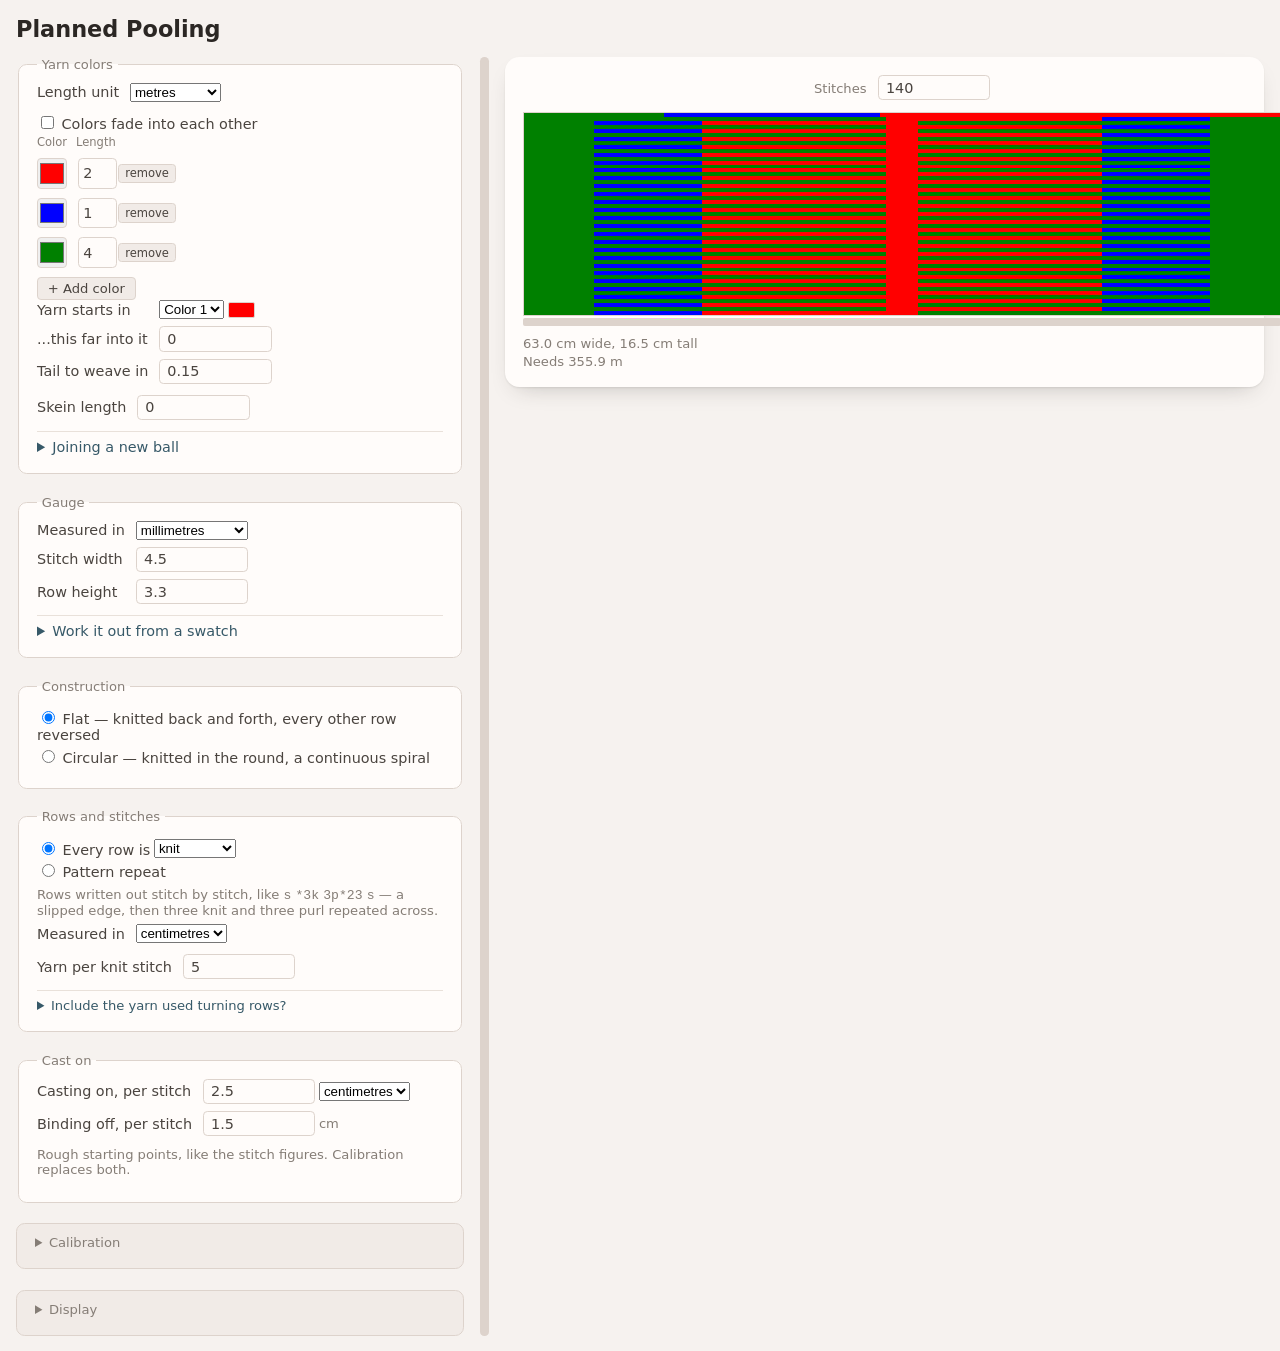
==== index.html @ 1b62f288 "Start the yarn at the tail, and count both project tails The point picked in "Yarn starts in" is whe" ====
<!DOCTYPE html>
<html lang="en">
<head>
  <meta charset="UTF-8">
  <meta name="viewport" content="width=device-width, initial-scale=1.0">
  <title>Planned Pooling</title>
  <link rel="stylesheet" href="style.css">
</head>
<body>
  <h1>Planned Pooling</h1>

  <div class="page">
  <div class="fabricSide">
  <div class="layout">
    <div class="dimension top">
      <label for="stitches" id="stitchesLabel">Stitches</label>
      <input type="number" id="stitches" value="140" min="1"
             aria-label="Stitches per row">
    </div>

    <div class="canvasArea">
      <div id="canvasWrap">
        <canvas id="fabric"></canvas>
      </div>
      <div class="handle handleRight"  id="handleRight"  title="Drag to change stitches"></div>
      <div class="handle handleBottom" id="handleBottom" title="Drag to change rows"></div>
      <div class="handle handleCorner" id="handleCorner" title="Drag to change both"></div>

      <span class="seamLabel seamLabelLeft">Seam</span>
      <span class="seamLabel seamLabelRight">Seam</span>

      <p class="staleBadge" id="staleBadge"></p>
    </div>

    <div class="dimension right">
      <label for="rows">Rows</label>
      <input type="number" id="rows" value="50" min="1"
             aria-label="Number of rows">
    </div>
  </div>

  <p id="readout"></p>
  <p id="yarnReadout"></p>
  </div>

  <div class="panel">
    <fieldset>
      <legend>Yarn colors</legend>

      <div class="fields">
        <label for="lengthUnit">Length unit</label>
        <select id="lengthUnit">
          <option value="m">metres</option>
          <option value="cm">centimetres</option>
          <option value="ft">feet</option>
          <option value="yd">yards</option>
          <option value="in">inches</option>
        </select>
      </div>

      <label class="choice">
        <input type="checkbox" id="useFades">
        Colors fade into each other
      </label>

      <div class="colorHeader">
        <span>Color</span>
        <span id="lengthHeading">Length</span>
        <span class="fadeCell">Fade starts here</span>
        <span></span>
      </div>

      <div id="colorRows"></div>
      <button type="button" id="addColor">+ Add color</button>

      <!-- Every sequence used to be assumed to start at the very beginning
           of the first band, because that is the only point the app could
           be sure of — but a real skein is rarely picked up exactly there.
           Band plus offset, not a single distance, because a knitter can
           find "a bit into the blue" on real yarn far more easily than a
           cumulative figure across every band before it.

           The tail sits here rather than under Joining a new ball because
           the first ball is only a ball joined at the start: it is picked up
           somewhere in the sequence and loses a tail before a stitch is
           worked, exactly like every ball after it. Kept out of the join
           section, it is also visible without opening anything, which it has
           to be now that it moves the colours. -->
      <div class="fields">
        <label for="startBand">Yarn starts in</label>
        <span class="withUnit">
          <select id="startBand" aria-label="Which color the yarn starts in"></select>
          <span class="inlineSwatch" id="startSwatch"></span>
        </span>

        <label for="startOffset">...this far into it</label>
        <input type="number" id="startOffset" value="0" step="0.1" min="0">

        <label for="tail">Tail to weave in</label>
        <input type="number" id="tail" value="0.15" step="0.05" min="0">
      </div>

      <div class="fadeBlock">
        <p class="hint">
          <b>Measuring.</b> A color's length runs to where the next one goes
          pure. Slide to where the fade starts — full right is a sharp change.
        </p>

        <div class="fields">
          <label for="fadeAll">Set every transition to</label>
          <span class="withUnit">
            <input type="number" id="fadeAll" value="0" step="0.1" min="0">
            <button type="button" id="applyFadeAll">Apply to all</button>
          </span>
        </div>
      </div>

      <div class="fields">
        <label for="skeinLength">Skein length</label>
        <input type="number" id="skeinLength" value="0" step="1" min="0">
      </div>

      <details class="swatch">
        <summary>Joining a new ball</summary>
        <p class="hint">
          Click the fabric where a ball ran out — after the tail you will weave
          in, not at the very end of the yarn — or type the row and stitch.
          You will be told where to begin in the next ball so the pattern
          carries on.
        </p>

        <div class="fields">
          <label for="joinRow">Row</label>
          <input type="number" id="joinRow" min="1" step="1">

          <label for="joinStitch">Stitch</label>
          <input type="number" id="joinStitch" min="1" step="1">
        </div>

        <button type="button" id="clearJoin">Clear</button>
        <p class="hint" id="joinAdvice"></p>
      </details>
    </fieldset>

    <fieldset>
      <legend>Gauge</legend>
      <div class="fields">
        <label for="gaugeUnit">Measured in</label>
        <select id="gaugeUnit">
          <option value="mm" selected>millimetres</option>
          <option value="in">inches</option>
        </select>

        <label for="stitchWidth">Stitch width</label>
        <input type="number" id="stitchWidth" value="4.5" step="0.01" min="0.01">

        <label for="rowHeight">Row height</label>
        <input type="number" id="rowHeight" value="3.3" step="0.01" min="0.01">
      </div>

      <details class="swatch">
        <summary>Work it out from a swatch</summary>
        <p class="hint">Knit a sample, count what went into it, then measure it.</p>

        <div class="fields">
          <label for="swatchUnit">Measured in</label>
          <select id="swatchUnit">
            <option value="cm" selected>centimetres</option>
            <option value="in">inches</option>
          </select>
        </div>

        <div class="fields fieldsSwatch">
          <label for="swatchWidth">Measured width</label>
          <input type="number" id="swatchWidth" value="10" step="0.1" min="0.1">
          <label for="swatchStitches">Stitches</label>
          <input type="number" id="swatchStitches" value="22" min="1">

          <label for="swatchHeight">Measured height</label>
          <input type="number" id="swatchHeight" value="10" step="0.1" min="0.1">
          <label for="swatchRows">Rows</label>
          <input type="number" id="swatchRows" value="30" min="1">
        </div>

        <button type="button" id="applySwatch">Use this gauge</button>
        <p class="hint" id="swatchResult"></p>
      </details>
    </fieldset>

    <fieldset id="construction">
      <legend>Construction</legend>
      <label class="choice">
        <input type="radio" name="construction" value="flat" checked>
        Flat — knitted back and forth, every other row reversed
      </label>
      <label class="choice">
        <input type="radio" name="construction" value="circular">
        Circular — knitted in the round, a continuous spiral
      </label>

    </fieldset>

    <!-- One panel, in the order the questions actually come: what is in a row,
         then what those stitches cost, then the pattern that arranges them,
         then the allowance most people never measure.

         It was two panels until the table had to sit between the row choice
         and the pattern editor, which put half of one panel inside the other.
         They had been converging for a while. -->
    <fieldset>
      <legend>Rows and stitches</legend>

      <!-- Not a label wrapping the lot: a label activates its first control,
           so a select inside one would fight the radio for clicks. -->
      <div class="choice rowChoice">
        <label for="rowModeSingle">
          <input type="radio" name="rowMode" id="rowModeSingle" value="single" checked>
          Every row is
        </label>
        <select id="rowsAre"></select>
        <input type="text" id="customName" class="customOnly"
               placeholder="call it" aria-label="Name for the new stitch">
      </div>

      <label class="choice">
        <input type="radio" name="rowMode" value="pattern">
        Pattern repeat
      </label>

      <!-- A taste of the other option while it is unchosen, so the choice is
           between two things you can picture rather than one and a word. -->
      <p class="hint patternTaste">
        Rows written out stitch by stitch, like
        <code>s</code> <code>*3k</code> <code>3p*23</code> <code>s</code> —
        a slipped edge, then three knit and three purl repeated across.
      </p>

      <!-- One unit for everything here: the figure below, every row of the
           table, and the turn. They are all a length of yarn per one of
           something. -->
      <div class="fields">
        <label for="typeUnit">Measured in</label>
        <select id="typeUnit">
          <option value="m">metres</option>
          <option value="cm" selected>centimetres</option>
          <option value="ft">feet</option>
          <option value="yd">yards</option>
          <option value="in">inches</option>
        </select>
      </div>

      <!-- One stitch to a row means one figure, named after it. A view onto
           that type's row in the table, not a value of its own. -->
      <div class="fields oneStitchOnly">
        <label for="perStitch" id="perStitchLabel">Yarn per stitch</label>
        <input type="number" id="perStitch" value="5" step="0.1" min="0.01">
      </div>

      <!-- Before the editor, not after it: a pattern is written in these
           codes, so the codes have to exist before the writing makes sense.
           The table appears with the pattern that needs it rather than behind
           a choice of its own — "more than one kind of stitch" was never a
           separate decision from "what is in a row". -->
      <div class="patternOnly">
        <p class="hint">
          Different stitches eat different amounts of yarn. These figures are
          rough starting points — measure your own to get real predictions.
        </p>

        <div class="typeHeader">
          <span>Name</span>
          <span>Code</span>
          <span>Yarn per stitch</span>
          <span></span>
        </div>
        <div id="typeRows"></div>
        <button type="button" id="addType">+ Add stitch type</button>

        <p class="hint">
          Now the rows. One entry per box. <code>3k</code> means three knits.
          A <code>*</code> before a stitch opens a group and one after it
          closes the group, followed by how many times — so
          <code>s</code> <code>*3k</code> <code>3p*23</code> <code>s</code> is
          a 140&nbsp;stitch row with slipped edges.
          Enter, space or Tab moves to the next box.
          The strip above counts stitches as you go; while a group is open it
          counts the group instead, and clears once you close it.
        </p>

        <p class="hint" id="codeLegend"></p>

        <div id="templateRows"></div>
        <button type="button" id="addTemplateRow">+ Add row</button>

        <p class="hint">
          Rows are worked once unless you mark a repeat. Tick <b>start</b> on
          the first row of a block and <b>end</b> on the last, then say how
          many times — tick both on one row to repeat just that row. The
          pattern then states the whole fabric, so the stitch and row counts
          follow from it. Every row has to come out the same width.
        </p>
        <p class="hint" id="templateResult"></p>
      </div>

      <!-- Last, and shut: flat knitting always turns, but the yarn it costs is
           something most people have never measured and do not want asked
           about. Closed means not counted. -->
      <details class="subSection flatOnly" data-section="turning">
        <summary>Include the yarn used turning rows?</summary>

        <div class="fields">
          <label for="turnPerRow">Yarn per turn</label>
          <input type="number" id="turnPerRow" value="0" step="0.1" min="0">
        </div>
        <p class="hint" id="turningNote"></p>
      </details>
    </fieldset>

    <fieldset id="castOn">
      <legend>Cast on</legend>

      <div class="fields">
        <label for="castOnMeasured">Casting on, per stitch</label>
        <span class="withUnit">
          <input type="number" id="castOnMeasured" value="2.5" step="0.1" min="0">
          <select id="castOnUnit" aria-label="Cast on and bind off unit">
            <option value="m">metres</option>
            <option value="cm" selected>centimetres</option>
            <option value="ft">feet</option>
            <option value="yd">yards</option>
            <option value="in">inches</option>
          </select>
        </span>

        <label for="bindOffMeasured">Binding off, per stitch</label>
        <span class="withUnit">
          <input type="number" id="bindOffMeasured" value="1.5" step="0.1" min="0">
          <span class="unitTag" id="bindOffMeasuredTag"></span>
        </span>
      </div>

      <p class="hint">
        Rough starting points, like the stitch figures. Calibration replaces
        both.
      </p>
    </fieldset>

    <details class="panelSection" id="calibration" data-section="calibration">
      <summary>Calibration</summary>
      <p class="hint">
        The figures above are guesses. Knit a few small swatches, measure the
        yarn each one ate, and they become measurements instead. Say which
        stitches you use and how much knitting you are prepared to do, and you
        will be told exactly what to make.
      </p>

      <div class="calHeader">
        <span>Stitch</span>
        <span>Include</span>
        <span>Needs carrying</span>
      </div>
      <div id="calTypes"></div>

      <p class="calLabel">Swatches you are willing to knit</p>
      <label class="choice">
        <input type="radio" name="calConstruction" value="both" checked>
        Either
      </label>
      <label class="choice">
        <input type="radio" name="calConstruction" value="flat">
        Flat only
      </label>
      <label class="choice">
        <input type="radio" name="calConstruction" value="round">
        In the round only — nothing turns, so there is one less unknown
      </label>

      <p class="calLabel">How many swatches</p>
      <label class="choice">
        <input type="radio" name="calSwatchMode" value="target" checked>
        Enough to reach the precision below
      </label>
      <label class="choice">
        <input type="radio" name="calSwatchMode" value="minimum">
        The bare minimum — just enough to solve, assuming no measurement error
      </label>

      <div class="fields">
        <label for="calBudget">Stitches you will knit in total</label>
        <input type="number" id="calBudget" value="3000" min="100" step="100">

        <label for="calPrecision" class="targetOnly">You can measure yarn to about</label>
        <span class="withUnit targetOnly">
          <input type="number" id="calPrecision" value="1" step="0.5" min="0.01">
          <select id="calUnit" aria-label="Measuring precision unit">
            <option value="m">metres</option>
            <option value="cm" selected>centimetres</option>
            <option value="ft">feet</option>
            <option value="yd">yards</option>
            <option value="in">inches</option>
          </select>
        </span>
      </div>

      <button type="button" id="prescribe">Suggest swatches</button>
      <div id="prescription"></div>
    </details>

    <fieldset class="measurePanel" id="measurement">
      <legend>Measurements</legend>

      <label class="choice">
        <input type="radio" name="calMethod" value="length" checked>
        Unravel each swatch and measure it
      </label>
      <label class="choice">
        <input type="radio" name="calMethod" value="weight">
        Weigh each swatch — quicker, and a scale repeats better than a tape
      </label>

      <div class="weightBlock">
        <p class="hint">
          A scale gives grams and the solver needs length, so the yarn has to
          convert one into the other. Measure a few known lengths, weigh them,
          and the line through those points is the conversion. Two pairs will
          do; more is better.
        </p>

        <div class="weightHeader">
          <span>Length (<span class="unitTag"></span>)</span>
          <span>Weight (g)</span>
          <span></span>
        </div>
        <div id="weightRows"></div>
        <button type="button" id="addWeight">+ Add pair</button>
        <p class="hint" id="weightResult"></p>
      </div>

      <div class="fields">
        <label for="calTailStart">Tail at the cast-on end (<span class="unitTag"></span>)</label>
        <input type="number" id="calTailStart" value="15" step="1" min="0">

        <label for="calTailEnd">Tail at the bind-off end</label>
        <input type="number" id="calTailEnd" value="15" step="1" min="0">
      </div>

      <p class="hint">
        Both are subtracted from every measurement — yarn you held, not yarn
        the fabric ate. Asked separately because they rarely match.
      </p>

      <div id="measureRows"></div>
      <p class="hint" id="measureResult"></p>

      <div id="solution"></div>
      <button type="button" id="applyCalibration">Use these figures</button>
      <p class="hint" id="applyResult"></p>
    </fieldset>

<details class="panelSection" data-section="display">
      <summary>Display</summary>
      <div class="fields">
        <label for="zoom">Zoom (pixels per mm)</label>
        <input type="number" id="zoom" value="1.2" step="0.1" min="0.1" max="20">
      </div>
    </details>

  </div>

  <div id="splitter" class="splitter" title="Drag to widen the controls or the fabric"></div>
  </div>

  <script src="yarn.js"></script>
  <script src="consumption.js"></script>
  <script src="construction.js"></script>
  <script src="render.js"></script>
  <script src="geometry.js"></script>
  <script src="calibration.js"></script>
  <script src="controls.js"></script>
  <script src="settings.js"></script>
  <script src="app.js"></script>
</body>
</html>
---- style.css ----
/* --- Design tokens -----------------------------------------------------------
   Everything below this block reads from here. Colour, spacing and type were
   chosen locally as each feature was built — right for building features,
   wrong for the whole thing reading as one surface. Modelled on
   colorwork.studio: warm neutrals with no pure white or black, one accent
   used sparingly, two weights, exactly two shadows.

   --controls-width is not here: it is JS-owned state (app.js sets it from the
   splitter), not a design decision. */
:root {
  /* Backgrounds, warmest to deepest. No pure white — the canvas sits right
     next to this chrome, and pure white would compete with it. */
  --bg-0: #f6f2ef;
  --bg-1: #fffcfa;
  --bg-2: #f1ebe7;
  --bg-3: #e7ddd7;

  /* Text, darkest to lightest. No pure black, for the same reason. */
  --text-strong: #2b2724;
  --text-primary: #4a443f;
  --text-muted: #857d76;

  --border: #ddd3cc;
  --border-subtle: #e9e1da;

  /* One accent, chosen calm and desaturated on purpose: the app renders
     arbitrary user-picked yarn colours beside it, and a saturated brand
     colour would compete with whatever the yarn happens to be. */
  --accent: #4d7791;
  --accent-strong: #375968;
  --accent-tint: #e7eef1;

  /* One danger tone. It was already accidentally consistent — #b3261e
     appeared in six separate rules before this token existed. */
  --danger: #b3261e;
  --danger-tint: #fbebe9;

  /* Component-local rhythm — margin, padding, gap, radius on cards, buttons,
     chips. In em on purpose, so a component nested in larger text scales its
     own padding and corners with it. Page-level geometry (.page, .layout,
     sticky offsets) stays in rem: that is real viewport layout, not a
     component's local decoration, and em would compound through nesting. */
  --space-xs: 0.25em;
  --space-sm: 0.5em;
  --space-md: 0.75em;
  --space-lg: 1.25em;
  --space-xl: 2em;

  --radius-sm: 0.3em;
  --radius-md: 0.6em;
  --radius-lg: 1em;

  /* Type sizes stay in rem — an absolute scale, so nested text never
     compounds. (The em-based spacing above is what makes chrome follow a
     component's own font-size; the font-size itself should not also be em,
     or the two effects would multiply against each other.) */
  --font-sans: "Atkinson Hyperlegible", system-ui, sans-serif;
  --font-mono: ui-monospace, "Cascadia Mono", Consolas, monospace;
  --font-xs: 0.72rem;
  --font-sm: 0.82rem;
  --font-md: 0.9rem;
  --font-lg: 1.1rem;
  --font-xl: 1.4rem;
  --weight-normal: 400;
  --weight-bold: 700;

  /* Exactly two shadows in the app, used in exactly two places: the sticky
     fabric column, and a collapsed panel once it is open. Two layers each —
     a tight contact shadow plus a soft diffuse one — tinted with the dark
     text colour rather than pure black. */
  --shadow-lift: 0 1px 2px rgba(43, 39, 36, 0.09),
                 0 10px 24px -12px rgba(43, 39, 36, 0.28);

  /* "This control means nothing right now" and "this fabric is out of date"
     are different situations and get different opacities, but each should
     only have one value app-wide rather than a new number invented per rule. */
  --disabled-opacity: 0.45;
  --stale-opacity: 0.3;

  --transition-speed: 0.15s;
}

body {
  font-family: var(--font-sans);
  font-size: var(--font-md);
  margin: 1rem;
  color: var(--text-primary);
  background: var(--bg-0);
}

h1 {
  font-size: var(--font-xl);
  font-weight: var(--weight-bold);
  color: var(--text-strong);
}

/* Controls on the left, fabric on the right, so entering a value and seeing
   its effect never involves scrolling. Named areas rather than DOM order,
   so the fabric can come first on a narrow screen. */
.page {
  display: grid;
  grid-template-areas: "controls split fabric";
  /* A definite width, not max-content. max-content means "as wide as the
     content wants without wrapping", so one long sentence in any panel would
     stretch the whole column — and the column would jump about as panels
     appear and disappear with the mode. The splitter overrides the variable. */
  grid-template-columns: var(--controls-width, 28rem) auto minmax(0, 1fr);
  gap: 1rem;
  align-items: start;
}

/* Viewing control, not a sizing one: the fabric's pixel size comes from the
   gauge and stitch count, so this changes how much of it you can see, never
   how big it is. */
.splitter {
  grid-area: split;
  align-self: stretch;
  width: 9px;
  min-height: 6rem;
  border-radius: var(--radius-sm);
  background: var(--border);
  cursor: col-resize;
  touch-action: none;
  transition: background var(--transition-speed);
}

.splitter:hover,
.splitter.dragging {
  background: var(--accent);
}

/* Dressed as a card now that it carries a shadow: a shadow with nothing
   beneath it just floats. The controls column is taller than the fabric, so
   pin the fabric in view while scrolling through them — the lift shadow is
   what says "this is floating over what is behind it" as you scroll past. */
.fabricSide {
  grid-area: fabric;
  position: sticky;
  top: 1rem;
  background: var(--bg-1);
  border-radius: var(--radius-lg);
  padding: var(--space-lg);
  box-shadow: var(--shadow-lift);
}

/* The canvas and its two dimension controls.
   Stitches sits above the canvas because it governs the horizontal
   dimension; rows sits to the right because it governs the vertical. */
.layout {
  display: grid;
  grid-template-areas:
    "top     ."
    "canvas  right";
  grid-template-columns: auto auto;
  gap: 0.75rem;
  justify-content: start;
  align-items: start;
  margin-bottom: 1.25rem;
}

/* Each control is centred on the edge it governs: stitches across the top,
   rows down the right. Both re-centre automatically as the canvas resizes,
   because the grid column and row are sized by the canvas itself. */
.top {
  grid-area: top;
  justify-self: center;
}

.right {
  grid-area: right;
  align-self: center;
}

.dimension label {
  font-size: var(--font-sm);
  color: var(--text-muted);
  margin-right: var(--space-sm);
}

/* The area is only as big as the canvas box; the handles hang off its
   edges, so they follow the canvas without any positioning maths. */
.canvasArea {
  grid-area: canvas;
  position: relative;
  width: fit-content;
}

#canvasWrap {
  overflow: hidden;
  border: 1px solid var(--border);
  min-width: 24px;
  min-height: 24px;
}

/* Three grips: right edge changes stitches, bottom edge changes rows,
   corner changes both. touch-action:none stops a touch drag from
   scrolling the page instead of resizing. */
.handle {
  position: absolute;
  background: var(--border);
  border-radius: 2px;
  touch-action: none;
  transition: background var(--transition-speed);
}

.handle:hover {
  background: var(--accent);
}

.handleRight {
  top: 0;
  right: -10px;
  width: 8px;
  height: 100%;
  cursor: ew-resize;
}

.handleBottom {
  left: 0;
  bottom: -10px;
  height: 8px;
  width: 100%;
  cursor: ns-resize;
}

/* "Seam" captions, one per edge of the unrolled tube. They sit outside the
   fabric, on the far side of the dashed line from it. Hidden unless the
   fabric is circular — the margin is added then too, so flat knitting does
   not carry empty space either side. */
.seamLabel {
  position: absolute;
  top: 50%;
  display: none;
  writing-mode: vertical-rl;
  transform: translateY(-50%) rotate(180deg);
  padding: 4px 6px;
  border-radius: var(--radius-sm);
  background: rgba(255, 252, 250, 0.8);
  font-size: var(--font-sm);
  color: var(--text-primary);
  white-space: nowrap;
}

.canvasArea.hasSeam {
  margin: 0 3.25rem;
}

.canvasArea.hasSeam .seamLabel {
  display: block;
}

.seamLabelLeft {
  right: 100%;
  margin-right: 0.6rem;
}

/* Further out on this side, to clear the resize grip. */
.seamLabelRight {
  left: 100%;
  margin-left: 1.4rem;
}

.handleCorner {
  right: -10px;
  bottom: -10px;
  width: 8px;
  height: 8px;
  background: var(--text-muted);
  cursor: nwse-resize;
}

#fabric {
  display: block;
  width: 100%;
  height: 100%;
}

#readout,
#yarnReadout {
  margin: 0;
  font-size: var(--font-sm);
  color: var(--text-muted);
}

#yarnReadout {
  margin-top: 0.2rem;
}

/* A colour in the middle of a sentence, because the instruction gets followed
   while looking at yarn rather than at a colour picker. */
.inlineSwatch {
  display: inline-block;
  width: 1.6rem;
  height: 0.85rem;
  border: 1px solid var(--border);
  border-radius: 2px;
  vertical-align: -0.1rem;
}

/* The fabric is clickable now: that is where a join gets reported. */
#fabric {
  cursor: crosshair;
}

.panel {
  grid-area: controls;
  display: grid;
  gap: 1.3rem;
  align-content: start;
  /* Grid items refuse to shrink below their content by default; this lets the
     panels actually honour the column width instead of overflowing it. */
  min-width: 0;
}

.panel input,
.panel select {
  min-width: 0;
}

/* The panel's width is set by the splitter, not the window, so a media query
   cannot see it change — the viewport never moved. A container query responds
   to the element's own size, which is the thing that actually varies here. */
.panel {
  container-type: inline-size;
}

@container (max-width: 27rem) {
  /* Rather than squeezing every column until the track is useless, give the
     track a line of its own. */
  body.fades .colorRow,
  body.fades .colorHeader {
    grid-template-columns: 1.9rem 1.8rem 1fr;
  }

  body.fades .colorRow > .fadeTrack {
    grid-column: 1 / -1;
    grid-row: 2;
    /* Room for the pin and the label, which now sit inside the row rather than
       in the gap above it. */
    margin-top: 3.2rem;
  }

  body.fades .colorRow {
    margin-bottom: 1.1rem;
  }

  body.fades #colorRows {
    margin-top: 0;
  }

  /* The heading belongs to a column that no longer exists on this line. */
  body.fades .colorHeader > .fadeCell {
    display: none;
  }

  /* Four max-content columns of label and box do not fit; pair them down. */
  .fieldsSwatch {
    grid-template-columns: max-content minmax(0, 1fr);
  }

  .typeRow,
  .typeHeader {
    grid-template-columns: minmax(0, 1fr) 2.6rem 4rem max-content;
  }
}

/* --- Panels --------------------------------------------------------------
   Two tiers now that the disclosure migration is finished (it used to keep
   fieldset and .panelSection deliberately matched, so a panel converted a
   piece at a time did not look half broken — that job is done). Always-
   visible panels sit on the lighter tier; the occasional ones — collapsed by
   default, or only shown once there is something to show — sit one step
   back and lift off the page when open. That is the whole mechanism for
   panels reading as a few areas rather than nine equal boxes. */
fieldset {
  background: var(--bg-1);
  border: 1px solid var(--border);
  border-radius: var(--radius-md);
  padding: var(--space-md) var(--space-lg) var(--space-lg);
  /* Browsers give fieldset min-inline-size: min-content in their own
     stylesheet, so it refuses to shrink into its grid column and spills
     sideways over the fabric. This is the standard override. */
  min-inline-size: 0;
  min-width: 0;
}

.panel fieldset > *,
.panel .panelSection > * {
  max-width: 100%;
}

/* --- Sections that open ------------------------------------------------------
   A closed section keeps its values but does not apply them, so opening one is
   how you say "this part of the fabric is worth my attention". */

.panelSection {
  background: var(--bg-2);
  border: 1px solid var(--border);
  border-radius: var(--radius-md);
  padding: var(--space-md) var(--space-lg) var(--space-lg);
  min-inline-size: 0;
  min-width: 0;
  transition: box-shadow var(--transition-speed);
}

/* Lifts off the page once it is doing something, the same signal the sticky
   fabric column gives as it floats over scrolled content. */
.panelSection[open] {
  box-shadow: var(--shadow-lift);
}

.panelSection > summary,
.subSection > summary {
  cursor: pointer;
  font-size: var(--font-sm);
  color: var(--accent-strong);
}

.panelSection > summary {
  /* Reads as the legend it replaces. */
  font-size: var(--font-sm);
  color: var(--text-muted);
}

.panelSection[open] > summary,
.subSection[open] > summary {
  margin-bottom: var(--space-sm);
}

.subSection {
  margin-top: var(--space-sm);
  border-top: 1px solid var(--border-subtle);
  padding-top: var(--space-sm);
}

/* An open section is doing something to the fabric, and that is worth seeing
   at a glance when several are open at once. */
.subSection[open] > summary,
.panelSection[open] > summary {
  font-weight: var(--weight-bold);
}

/* Grid and flex children refuse to shrink below their content unless told
   otherwise, which is how a row ends up wider than the panel holding it. */
.colorRow > *,
.typeRow > *,
.fields > * {
  min-width: 0;
}

legend {
  font-size: var(--font-sm);
  color: var(--text-muted);
  padding: 0 0.3rem;
}

label {
  font-size: var(--font-md);
}

input[type="number"] {
  width: 6rem;
  padding: var(--space-xs) var(--space-sm);
  font: inherit;
  color: var(--text-primary);
  background: var(--bg-1);
  border: 1px solid var(--border);
  border-radius: var(--radius-sm);
}

input[type="number"]:focus-visible,
input[type="text"]:focus-visible,
select:focus-visible {
  outline: 2px solid var(--accent);
  outline-offset: 1px;
}

input[type="color"] {
  width: 1.9rem;
  height: 1.9rem;
  padding: 0;
  border: 1px solid var(--border);
  border-radius: var(--radius-sm);
}

.swatch {
  margin-top: var(--space-sm);
  border-top: 1px solid var(--border-subtle);
  padding-top: var(--space-sm);
}

.swatch summary {
  cursor: pointer;
  font-size: var(--font-md);
  color: var(--accent-strong);
}

/* Label/input pairs in two columns, so nothing wraps mid-pair.
   max-content sizes each column to its widest item, which keeps every
   input left-aligned with the others. */
.fields {
  display: grid;
  grid-template-columns: max-content max-content;
  gap: var(--space-sm) var(--space-md);
  align-items: center;
  margin-bottom: var(--space-md);
}

/* Four columns, so each measurement sits beside the count it goes with:
   width with stitches, height with rows. That pairing is the calculation. */
.fieldsSwatch {
  grid-template-columns: repeat(4, max-content);
}

.hint {
  font-size: var(--font-sm);
  color: var(--text-muted);
  margin: 0.4rem 0;
}

.choice {
  display: block;
  margin: var(--space-xs) 0;
}

/* One stitch to a row means one figure; a pattern means the table. Both follow
   from the row choice, so neither is a decision of its own. */
body.patterned .oneStitchOnly {
  display: none;
}

.patternOnly {
  display: none;
}

body.patterned .patternOnly {
  display: block;
}

/* A taste of the pattern editor while it is unchosen, gone once it is. */
body.patterned .patternTaste {
  display: none;
}

/* The name box for a new stitch, which only means anything while "Custom" is
   the selection. */
.customOnly {
  display: none;
}

body.customStitch .customOnly {
  display: inline-block;
}

/* Radio, label and selector on one line — the sentence reads across. */
.rowChoice {
  display: flex;
  align-items: center;
  gap: var(--space-xs);
  flex-wrap: wrap;
}

.rowChoice label {
  margin: 0;
}

.rowChoice input[type="text"] {
  width: 7rem;
}

/* Nothing turns in the round, so the turn figure is not merely inactive there
   — it has nothing to describe. */
body.circular .flatOnly {
  display: none;
}

/* Bare-minimum calibration was never asked to hit a precision, so the box
   that states one — and the column reporting against it — have nothing to
   show. */
body.calMinimal .targetOnly {
  display: none;
}

.typeRow,
.typeHeader {
  display: grid;
  grid-template-columns: 7rem 3rem 5.5rem max-content;
  gap: var(--space-sm);
  align-items: center;
  margin-bottom: var(--space-xs);
}

/* Strip, then the repeat marks and remove together on the right. The strip
   takes whatever is left, which is why the splitter matters. */
/* Controls, then the scrolling strip, then the row's total. flex-end lines the
   controls and the total up with the cells rather than with the counter strip
   sitting above them. */
.templateRow {
  display: flex;
  align-items: flex-end;
  gap: var(--space-sm);
  margin-bottom: var(--space-sm);
  padding-bottom: 0.45rem;
  border-bottom: 1px dashed var(--border-subtle);
}

/* Outside the scroller, so it stays visible however far the strip is
   scrolled. */
.rowTotal {
  flex: 0 0 auto;
  min-width: 2.6rem;
  padding-bottom: 0.3rem;
  text-align: right;
  font-size: var(--font-sm);
  font-variant-numeric: tabular-nums;
  color: var(--text-muted);
}

.rowTotal.bad {
  color: var(--danger);
  font-weight: var(--weight-bold);
}

.templateRow:last-child {
  border-bottom: none;
}

/* One group, so remove sits beside the repeat marks rather than being flung
   to the far edge on its own. */
.templateControls {
  flex: 0 0 auto;
  display: flex;
  align-items: center;
  gap: var(--space-sm);
}

/* Counter strip and cells scroll together so they never drift apart. */
.templateScroll {
  flex: 1;
  min-width: 0;
  overflow-x: auto;
  padding-bottom: 0.2rem;
}

.countStrip,
.cellStrip {
  display: flex;
  flex-wrap: nowrap;
  gap: 0.3rem;
  width: max-content;
}

.countStrip {
  margin-bottom: 0.15rem;
}

/* Right-aligned, because the figure is the total *after* this cell — so it
   belongs against the cell's trailing edge, where the count is reached. */
.countCell {
  width: 3.2rem;
  flex: 0 0 3.2rem;
  text-align: right;
  padding-right: 0.35rem;
  font-size: var(--font-xs);
  color: var(--accent-strong);
  font-variant-numeric: tabular-nums;
}

/* Inside a group the figure counts the group, not the fabric — dimmed so it
   is not mistaken for a running total. */
.countCell.inGroup {
  color: var(--text-muted);
  font-style: italic;
}

.templateCell {
  width: 3.2rem;
  flex: 0 0 3.2rem;
  padding: 0.2rem 0.3rem;
  font-family: var(--font-mono);
  text-align: center;
  border: 1px solid var(--border);
  border-radius: var(--radius-sm);
  background: var(--bg-1);
}

/* Marks where the turn falls. Only meaningful once turning is switched on. */
.turnChip {
  display: none;
  width: 3.2rem;
  flex: 0 0 3.2rem;
  padding: 0.2rem 0.3rem;
  border: 1px dashed var(--border);
  border-radius: var(--radius-sm);
  background: var(--bg-2);
  color: var(--accent-strong);
  font-family: var(--font-mono);
  font-size: var(--font-sm);
  text-align: center;
}

body.turning .turnChip {
  display: block;
}

.repeatMarks {
  display: flex;
  align-items: center;
  gap: var(--space-xs);
  white-space: nowrap;
}

.repeatMark {
  font-size: var(--font-xs);
  color: var(--text-muted);
}

/* "end" with no repeat open above it. */
.repeatMark.disabled {
  opacity: var(--disabled-opacity);
  cursor: not-allowed;
}

.repeatMark input {
  margin-right: 0.15rem;
}

.repeatCountLabel {
  font-size: var(--font-sm);
  color: var(--text-muted);
}

.repeatCount {
  width: 3.2rem;
  margin-left: 0.2rem;
}

/* A template fixes the fabric's size in both directions, so none of the
   grips has anything left to drag. */
body.templated .handle {
  display: none;
}

.templateCell:focus {
  outline: 2px solid var(--accent);
  outline-offset: 1px;
}

input[readonly] {
  background: var(--bg-3);
  color: var(--text-muted);
}

.typeHeader {
  font-size: var(--font-xs);
  color: var(--text-muted);
}

.typeRow input {
  width: 100%;
}

.typeChoice {
  margin-top: var(--space-md);
}

/* The calibration list mirrors the stitch type table above it, so it takes the
   same first column width — the two read as one list seen twice. */
.calTypeRow,
.calHeader {
  display: grid;
  grid-template-columns: 7rem 4rem max-content;
  gap: var(--space-sm);
  align-items: center;
  margin-bottom: var(--space-xs);
}

.calHeader {
  font-size: var(--font-xs);
  color: var(--text-muted);
}

.calTypeName {
  font-size: var(--font-md);
}

/* Block, so the whole column width is clickable rather than just the box. */
.calCheck {
  display: block;
}

/* Matches .repeatMark: a control that means nothing right now looks like it. */
.calCheck.disabled {
  opacity: var(--disabled-opacity);
}

.calLabel {
  font-size: var(--font-md);
  margin: var(--space-md) 0 0.2rem;
}

/* Numbered, because this is a list of things to make and the numbers are what
   gets ticked off against the pile of finished swatches. */
.swatchList {
  margin: var(--space-md) 0 var(--space-xs);
  padding-left: 1.4rem;
  font-size: var(--font-md);
}

.swatchList li {
  margin-bottom: 0.3rem;
}

.swatchCount {
  font-weight: var(--weight-bold);
}

/* Expected against wanted, one unknown per line. A column of figures is what
   makes the one falling short obvious. */
.precisionTable {
  display: grid;
  grid-template-columns: max-content max-content max-content;
  gap: 0.25rem var(--space-md);
  font-size: var(--font-sm);
  color: var(--text-muted);
  margin: var(--space-sm) 0;
}

.precisionTable .short {
  color: var(--danger);
}

/* --- Problems ---------------------------------------------------------------
   A control that stops the fabric being drawn, and the note that says why.
   The mark says where; the badge over the canvas says that something is
   wrong, which is the half you need when the panel is scrolled elsewhere. */

.problem {
  outline: 2px solid var(--danger);
  outline-offset: 1px;
  background: var(--danger-tint);
}

/* Spans whatever grid it lands in, so it reads as a line under the row rather
   than being squeezed into one column of it. */
.problemNote {
  grid-column: 1 / -1;
  margin: 0.2rem 0 0;
  font-size: var(--font-xs);
  color: var(--danger);
}

.staleBadge {
  position: absolute;
  top: 0.5rem;
  left: 0.5rem;
  margin: 0;
  padding: var(--space-xs) var(--space-sm);
  font-size: var(--font-sm);
  background: var(--danger);
  /* White, deliberately: this sits on a saturated danger red, not on the
     app's own neutral chrome, and needs the contrast a badge earns its
     keep with — the no-pure-white rule is about large neutral surfaces,
     not this. */
  color: #fff;
  border-radius: var(--radius-sm);
  /* Never in the way of a click on the fabric underneath. */
  pointer-events: none;
  display: none;
}

/* The last fabric that made sense stays visible, because it is what you were
   comparing against when you started typing — but dimmed, so it cannot be
   mistaken for a picture of the settings now in the boxes. */
body.invalid .staleBadge {
  display: block;
}

body.invalid #fabric {
  opacity: var(--stale-opacity);
}

/* The size and yarn lines describe the fabric above them, so they go stale
   with it. Leaving them bright would be the same lie in words. */
body.invalid #readout,
body.invalid #yarnReadout {
  opacity: var(--stale-opacity);
}

/* The measurement panel is not a mode — it is a place to write answers down,
   so it exists only once there are swatches to write them against. It reads
   as occasional the same way Calibration and Display do, on behaviour rather
   than on being a <details> — it just is not there to open and close. */
.measurePanel {
  display: none;
}

body.prescribed .measurePanel {
  display: block;
  background: var(--bg-2);
}

/* The length/weight table only means anything if you are weighing. */
.weightBlock {
  display: none;
}

body.weighing .weightBlock {
  display: block;
}

.weightRow,
.weightHeader {
  display: grid;
  grid-template-columns: 6rem 6rem max-content;
  gap: var(--space-sm);
  align-items: center;
  margin-bottom: var(--space-xs);
}

.weightHeader {
  font-size: var(--font-xs);
  color: var(--text-muted);
}

.weightRow input {
  width: 100%;
}

.weightRow button {
  padding: 0.1rem 0.4rem;
  font-size: var(--font-xs);
}

/* Description above, entry below: in a column this narrow a swatch takes a
   whole line to describe, and putting the box beside it would leave the
   numbers in a ragged column nobody can scan. */
.measureRow {
  margin-bottom: var(--space-sm);
  padding-bottom: var(--space-sm);
  border-bottom: 1px dashed var(--border-subtle);
}

.measureRow:last-child {
  border-bottom: none;
}

.measureWhat {
  font-size: var(--font-sm);
  margin-bottom: 0.25rem;
}

.measureEntry {
  display: flex;
  align-items: center;
  gap: var(--space-xs);
}

.measureEntry input {
  width: 5.5rem;
}

.unitTag {
  font-size: var(--font-sm);
  color: var(--text-muted);
}

/* What the solver will be handed, as opposed to what was typed. Quiet, because
   it is a check rather than an instruction. */
.measureNet {
  font-size: var(--font-xs);
  color: var(--text-muted);
}

.measureNet.bad {
  color: var(--danger);
}

/* The answer. Values in a column so they can be read against each other, and
   against the error bars beside them. */
.solutionTable {
  display: grid;
  grid-template-columns: max-content max-content max-content;
  gap: 0.25rem var(--space-md);
  font-size: var(--font-sm);
  color: var(--text-muted);
  margin: var(--space-md) 0 var(--space-sm);
}

.solutionValue {
  font-weight: var(--weight-bold);
  color: var(--text-strong);
}

.solutionTable .short,
.hint.bad {
  color: var(--danger);
}

/* Applying is the deliberate act, so the button is only there when there is
   something safe to apply. */
#applyCalibration {
  display: none;
}

body.solved #applyCalibration {
  display: inline-block;
}

/* Header and rows share one column template so the headings line up with
   the boxes they name. */
/* The length column is sized by its heading, not by the numbers — band lengths
   are one or two digits, so a wide box is just empty space taken from the
   track, which is the part that benefits from room. */
.colorRow,
.colorHeader {
  display: grid;
  grid-template-columns: 1.9rem 1.8rem max-content;
  gap: var(--space-md);
  align-items: center;
  margin-bottom: 0.55rem;
}

/* Band lengths are one or two digits, so the box is sized for that and scrolls
   if you type more. Spinners are dropped with it: they cost a third of the
   width and nobody nudges a tape measurement by 0.1 at a time. */
.colorRow input[type="number"] {
  height: 1.6rem;
  padding: 0.1rem 0.25rem;
}

.colorRow input[type="number"]::-webkit-outer-spin-button,
.colorRow input[type="number"]::-webkit-inner-spin-button {
  -webkit-appearance: none;
  margin: 0;
}

.colorRow input[type="number"] {
  -moz-appearance: textfield;
  appearance: textfield;
}

/* Row buttons carry a single short word and do not need the default size. */
.colorRow button,
.typeRow button {
  padding: 0.1rem 0.4rem;
  font-size: var(--font-xs);
}

/* Each fade row's floating label lives in the gap above it, so the gap has to
   be tall enough to hold one — and the list needs the same clearance at the
   top, where there is no previous row to borrow from. */
/* The gap above each row has to hold the pin and the label stacked on top of
   it — 22px of pin plus a 1.4rem box — so it is sized by them, not by taste.
   Deliberately left as literal rem, not the spacing scale: this is content-fit
   geometry tied to the pin and label's own pixel dimensions below, not a
   rhythm choice. */
body.fades .colorRow {
  margin-bottom: 3.3rem;
}

body.fades #colorRows {
  margin-top: 3.2rem;
}

/* Fades add two columns rather than hiding cells inside the existing grid —
   a display:none grid item leaves no gap, but the template still has to
   change or the remaining cells land in the wrong columns. */
body.fades .colorRow,
body.fades .colorHeader {
  grid-template-columns: 1.9rem 1.8rem minmax(9rem, 1fr) max-content;
}

/* The colour stretched into a track, with the floating length box above it. */
/* No reserved space here on purpose. Padding to make room for the label would
   make this cell taller than its neighbours, and a centred row would then push
   the track below the boxes beside it. The label floats clear of the layout
   instead, and the row spacing below leaves it somewhere to go. */
.fadeTrack {
  position: relative;
  display: flex;
  align-items: center;
}

/* appearance:none removes the browser's own rendering — including the filled
   portion left of the thumb, which Chrome paints in accent-color and Firefox
   via ::-moz-range-progress. That fill says "a level from zero", which is the
   wrong story: this is a position along the band. */
.fadeSlider {
  -webkit-appearance: none;
  appearance: none;
  display: block;
  width: 100%;
  height: 1.05rem;
  margin: 0;
  border: 1px solid var(--border);
  border-radius: var(--radius-sm);
  cursor: ew-resize;
  /* The gradient itself is set per row in paintFadeTrack(). */
  background: var(--bg-3);
}

.fadeSlider::-webkit-slider-runnable-track {
  height: 1.05rem;
  background: transparent;
}

.fadeSlider::-moz-range-track {
  height: 1.05rem;
  background: transparent;
}

.fadeSlider::-moz-range-progress {
  background: transparent;
}

/* A grabbable head with a hairline down its middle: wide enough to catch with
   a mouse or thumb, while the line still says exactly where the fade begins.
   Width must stay in step with FADE_THUMB_PX in controls.js, which uses it to
   place the floating label — left as a literal 14px, not a token, for that
   reason. The hairline itself stays near-black-on-white regardless of the
   accent: it is drawn over whatever colour the yarn band happens to be, not
   over app chrome, and needs contrast against anything a user might pick. */
.fadeSlider::-webkit-slider-thumb {
  -webkit-appearance: none;
  width: 14px;
  /* Track height plus a head that sits above it. The negative margin drops the
     thumb so its point lands on the track's bottom edge, leaving the head
     clear of the colour instead of covering it. */
  /* Just the hairline: same height as the track, so there is no positioning
     to get wrong. The pin above is a separate element. */
  height: 1.05rem;
  border: none;
  background:
    linear-gradient(#2a2a2a, #2a2a2a) center / 2px 100% no-repeat,
    linear-gradient(#ffffff, #ffffff) center / 4px 100% no-repeat;
  cursor: grab;
}

.fadeSlider::-webkit-slider-thumb:active {
  cursor: grabbing;
}

.fadeSlider::-moz-range-thumb {
  width: 14px;
  height: 1.05rem;
  border: none;
  background:
    linear-gradient(#2a2a2a, #2a2a2a) center / 2px 100% no-repeat,
    linear-gradient(#ffffff, #ffffff) center / 4px 100% no-repeat;
  cursor: grab;
}

.fadeSlider::-moz-range-thumb:active {
  cursor: grabbing;
}

/* focus-visible, not focus: a mouse drag no longer draws a ring across the
   track and through the pin, while a keyboard user still gets one. */
.fadeSlider:focus {
  outline: none;
}

.fadeSlider:focus-visible {
  outline: 2px solid var(--accent);
  outline-offset: 2px;
}

/* Sits wholly above the track, at the exact position of the hairline. Solid
   fill, no outline and no shadow — it reads against the panel behind it, and
   the hairline below already carries the contrast over dark yarn. The SVG
   fill is the accent's hex, percent-encoded — a var() cannot reach inside a
   data-URI string, so this one has to be carried by hand if the accent ever
   changes. */
.fadePin {
  position: absolute;
  left: 0;
  bottom: calc(100% + 1px);
  width: 14px;
  height: 20px;
  transform: translateX(-50%);
  /* Grabbable in its own right — see the pointerdown handler in controls.js.
     The track underneath keeps its native dragging as well. */
  touch-action: none;
  cursor: grab;
  background:
    url("data:image/svg+xml,%3Csvg xmlns='http://www.w3.org/2000/svg' viewBox='0 0 14 20'%3E%3Cpath d='M2 0h10a2 2 0 0 1 2 2v9l-7 9-7-9V2a2 2 0 0 1 2-2z' fill='%234d7791'/%3E%3C/svg%3E")
    center / 14px 20px no-repeat;
}

/* The attribute selector in ".colorRow input[type=number] { width: 100% }"
   outranks a plain class, so this has to name the type as well or the label
   stretches to the whole track and stops looking like a marker. */
/* Clear of the pin, which stands 20px above the track. */
.colorRow input[type="number"].fadeLabel {
  position: absolute;
  bottom: calc(100% + 1.6rem);
  left: 0;
  width: 3.4rem;
  height: 1.4rem;
  transform: translateX(-50%);
  padding: 0.05rem 0.15rem;
  font-size: var(--font-xs);
  text-align: center;
}

.fadeCell,
.fadeBlock {
  display: none;
}

body.fades .fadeCell {
  display: block;
}

body.fades .fadeBlock {
  display: block;
}

.fadeSlider {
  width: 100%;
  min-width: 0;
}

.colorHeader {
  font-size: var(--font-xs);
  color: var(--text-muted);
}

/* Columns are sized to the controls, not the headings, so the gaps between
   swatch, length, track and button all come out the same. The headings are
   wider than that and are allowed to run into the gap rather than widen the
   column and reintroduce the uneven spacing. */
.colorHeader > span {
  white-space: nowrap;
  overflow: visible;
}

/* A value and its unit are one control, so they share one grid cell. */
.withUnit {
  display: flex;
  gap: var(--space-xs);
  align-items: center;
}

.colorRow input[type="number"] {
  width: 100%;
}

button {
  font: inherit;
  font-size: var(--font-sm);
  padding: var(--space-xs) var(--space-md);
  color: var(--text-primary);
  background: var(--bg-2);
  border: 1px solid var(--border);
  border-radius: var(--radius-sm);
  cursor: pointer;
  transition: background var(--transition-speed), transform var(--transition-speed);
}

button:hover {
  background: var(--accent-tint);
  border-color: var(--accent);
}

/* Physically depresses, a small tell that a click landed. */
button:active {
  transform: translateY(1px);
}

button:focus-visible {
  outline: 2px solid var(--accent);
  outline-offset: 1px;
}

/* Narrow screens: stack everything. The drag handle is mouse-only anyway,
   so on a phone the number boxes are the whole interface. */
@media (max-width: 900px) {
  /* Too narrow for two columns: stack, fabric first so it is what you see
     when the page opens. Sticky is dropped — it would cover the controls. */
  .page {
    grid-template-areas:
      "fabric"
      "controls";
    grid-template-columns: 1fr;
    gap: 1.25rem;
  }

  .fabricSide {
    position: static;
  }

  /* Nothing to split when the columns are stacked. */
  .splitter {
    display: none;
  }
}

@media (max-width: 640px) {
  .layout {
    grid-template-areas:
      "top"
      "canvas"
      "right";
    grid-template-columns: 1fr;
  }

  /* max-content columns can overrun a narrow screen — stack instead. */
  .fields,
  .fieldsSwatch {
    grid-template-columns: 1fr;
    gap: 0.15rem;
  }
}
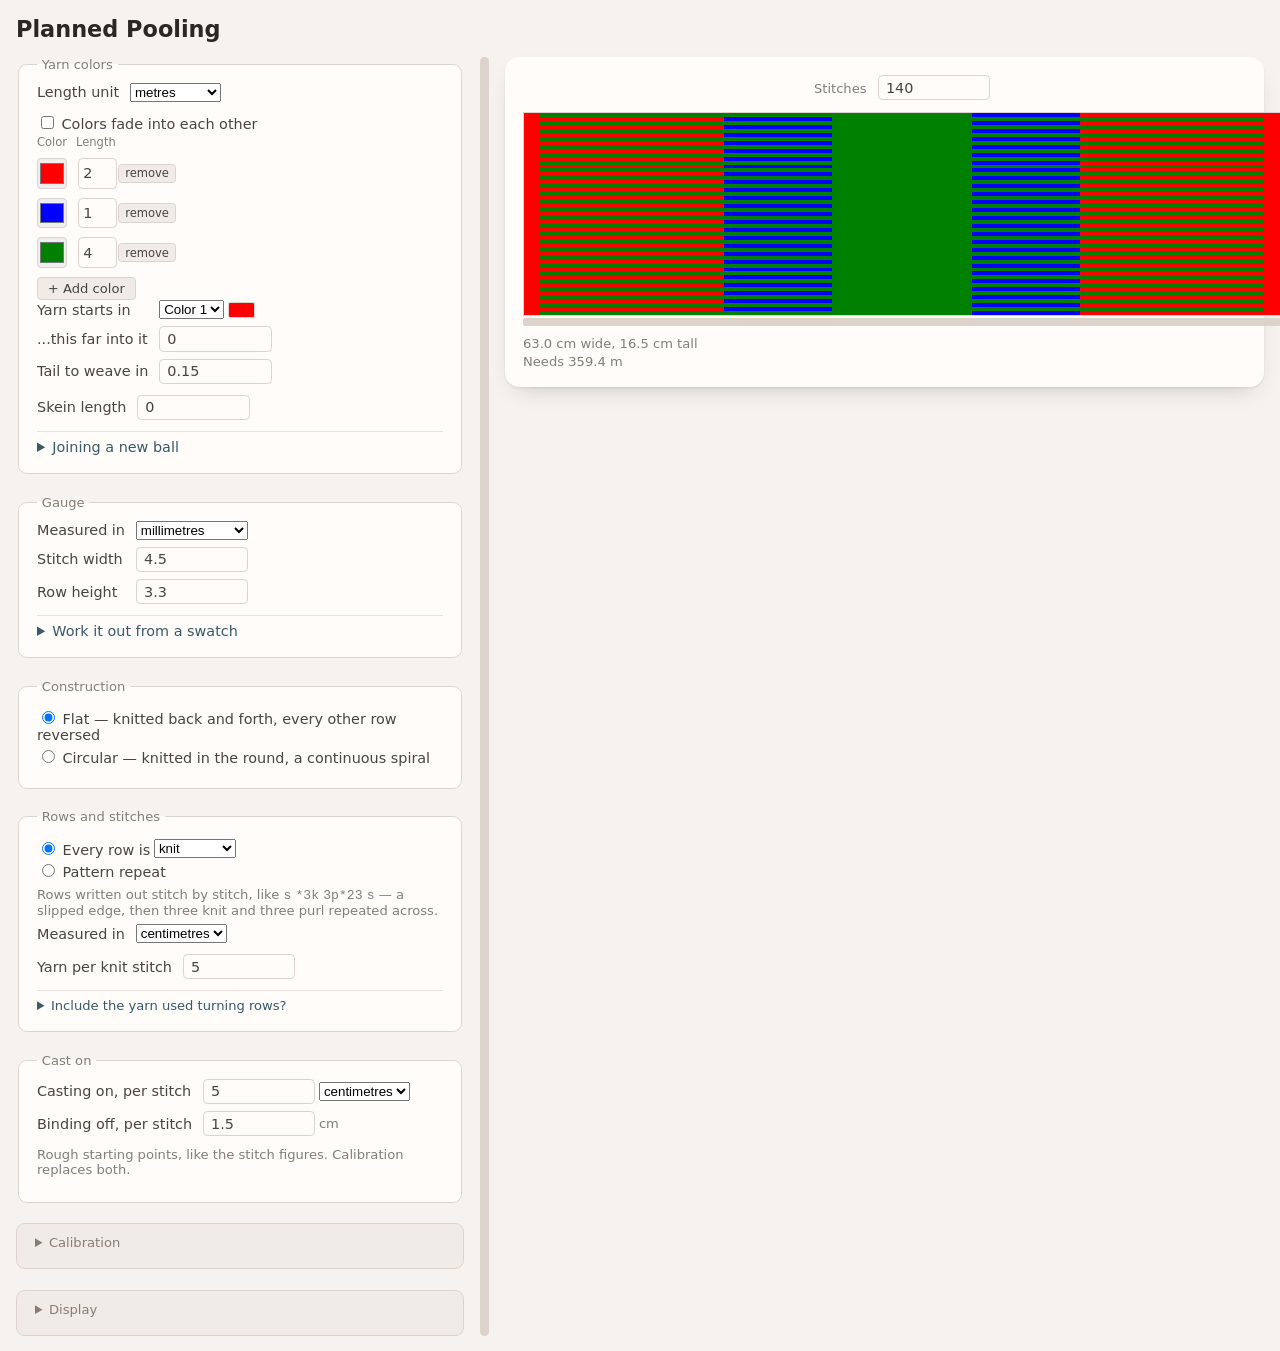
==== commit 9dba1ec8: "Start the cast-on figure level with a knit stitch The 2.5 cm default was half the 5 cm knit stitch, " ====
--- a/index.html
+++ b/index.html
@@ -322,7 +322,7 @@
       <div class="fields">
         <label for="castOnMeasured">Casting on, per stitch</label>
         <span class="withUnit">
-          <input type="number" id="castOnMeasured" value="2.5" step="0.1" min="0">
+          <input type="number" id="castOnMeasured" value="5" step="0.1" min="0">
           <select id="castOnUnit" aria-label="Cast on and bind off unit">
             <option value="m">metres</option>
             <option value="cm" selected>centimetres</option>
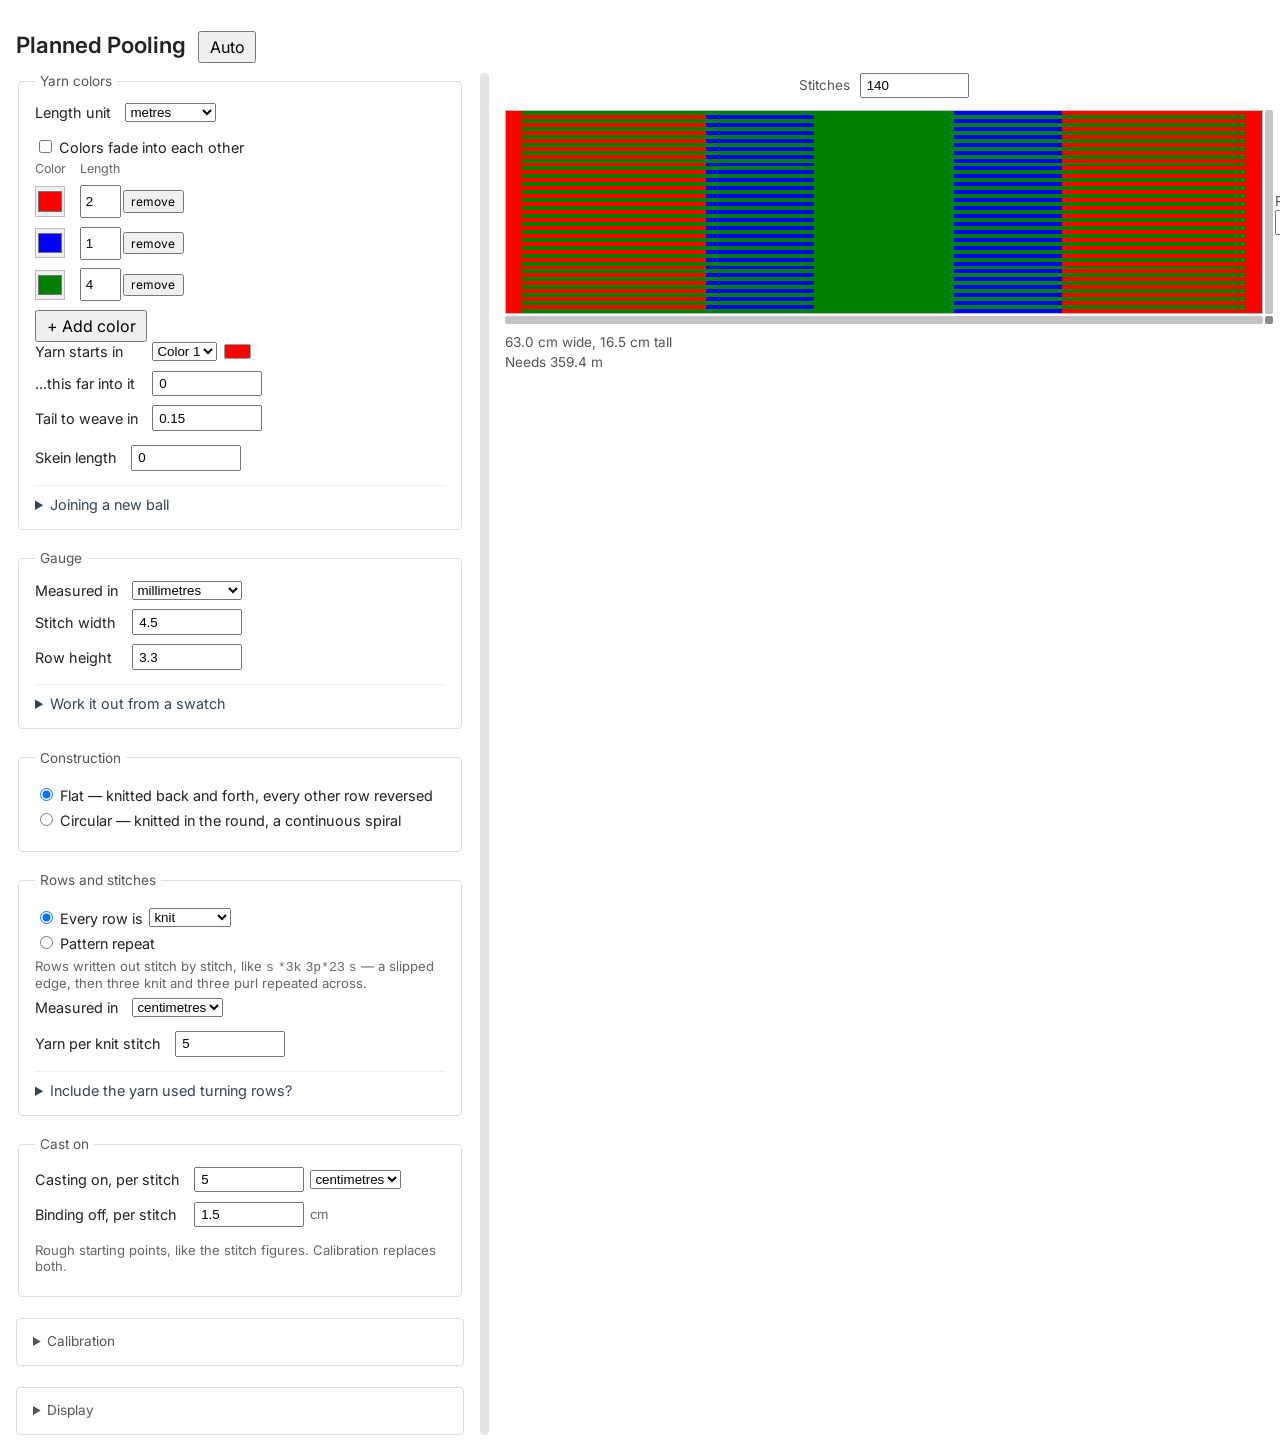
==== commit 1951ae95: "Add the shared token layer, Inter and a theme control Step 1 of the redesign. Tokens only: nothing i" ====
--- a/index.html
+++ b/index.html
@@ -4,10 +4,29 @@
   <meta charset="UTF-8">
   <meta name="viewport" content="width=device-width, initial-scale=1.0">
   <title>Planned Pooling</title>
+
+  <!-- Runs before first paint, so a knitter on the dark theme never sees a
+       white flash. Falls back to the companion app's key: the two apps share
+       an origin, so a choice made in one is already in force here. -->
+  <script>
+    try {
+      var t = localStorage.getItem("plannedPooling.theme")
+           || localStorage.getItem("circularYokeDesign.theme") || "auto";
+      if (t !== "auto") document.documentElement.dataset.theme = t;
+    } catch (e) { /* storage off: Auto */ }
+  </script>
+
+  <link rel="preconnect" href="https://fonts.googleapis.com">
+  <link rel="preconnect" href="https://fonts.gstatic.com" crossorigin>
+  <link rel="stylesheet"
+        href="https://fonts.googleapis.com/css2?family=Inter:wght@400;500;600&display=swap">
   <link rel="stylesheet" href="style.css">
 </head>
 <body>
-  <h1>Planned Pooling</h1>
+  <div class="titleBar">
+    <h1>Planned Pooling</h1>
+    <button type="button" id="themeButton" aria-live="polite">Auto</button>
+  </div>
 
   <div class="page">
   <div class="fabricSide">
--- a/style.css
+++ b/style.css
@@ -1,97 +1,105 @@
-/* --- Design tokens -----------------------------------------------------------
-   Everything below this block reads from here. Colour, spacing and type were
-   chosen locally as each feature was built — right for building features,
-   wrong for the whole thing reading as one surface. Modelled on
-   colorwork.studio: warm neutrals with no pure white or black, one accent
-   used sparingly, two weights, exactly two shadows.
-
-   --controls-width is not here: it is JS-owned state (app.js sets it from the
-   splitter), not a design decision. */
+/* Design tokens. Taken from the Circular Yoke Sweater Designer's
+   DESIGN-PHILOSOPHY.md so the two apps read as one product. Names are by role
+   (--c-surface, not --c-white) so a value can change without the name turning
+   into a lie.
+
+   --ff-* and --c-paper are this app's own additions. The yoke app has no
+   pattern notation to set in monospace, and nothing quite like a fabric whose
+   colours are the knitter's own data. Everything else is the shared set,
+   unchanged. */
 :root {
-  /* Backgrounds, warmest to deepest. No pure white — the canvas sits right
-     next to this chrome, and pure white would compete with it. */
-  --bg-0: #f6f2ef;
-  --bg-1: #fffcfa;
-  --bg-2: #f1ebe7;
-  --bg-3: #e7ddd7;
-
-  /* Text, darkest to lightest. No pure black, for the same reason. */
-  --text-strong: #2b2724;
-  --text-primary: #4a443f;
-  --text-muted: #857d76;
-
-  --border: #ddd3cc;
-  --border-subtle: #e9e1da;
-
-  /* One accent, chosen calm and desaturated on purpose: the app renders
-     arbitrary user-picked yarn colours beside it, and a saturated brand
-     colour would compete with whatever the yarn happens to be. */
-  --accent: #4d7791;
-  --accent-strong: #375968;
-  --accent-tint: #e7eef1;
-
-  /* One danger tone. It was already accidentally consistent — #b3261e
-     appeared in six separate rules before this token existed. */
-  --danger: #b3261e;
-  --danger-tint: #fbebe9;
-
-  /* Component-local rhythm — margin, padding, gap, radius on cards, buttons,
-     chips. In em on purpose, so a component nested in larger text scales its
-     own padding and corners with it. Page-level geometry (.page, .layout,
-     sticky offsets) stays in rem: that is real viewport layout, not a
-     component's local decoration, and em would compound through nesting. */
-  --space-xs: 0.25em;
-  --space-sm: 0.5em;
-  --space-md: 0.75em;
-  --space-lg: 1.25em;
-  --space-xl: 2em;
-
-  --radius-sm: 0.3em;
-  --radius-md: 0.6em;
-  --radius-lg: 1em;
-
-  /* Type sizes stay in rem — an absolute scale, so nested text never
-     compounds. (The em-based spacing above is what makes chrome follow a
-     component's own font-size; the font-size itself should not also be em,
-     or the two effects would multiply against each other.) */
-  --font-sans: "Atkinson Hyperlegible", system-ui, sans-serif;
-  --font-mono: ui-monospace, "Cascadia Mono", Consolas, monospace;
-  --font-xs: 0.72rem;
-  --font-sm: 0.82rem;
-  --font-md: 0.9rem;
-  --font-lg: 1.1rem;
-  --font-xl: 1.4rem;
-  --weight-normal: 400;
-  --weight-bold: 700;
-
-  /* Exactly two shadows in the app, used in exactly two places: the sticky
-     fabric column, and a collapsed panel once it is open. Two layers each —
-     a tight contact shadow plus a soft diffuse one — tinted with the dark
-     text colour rather than pure black. */
-  --shadow-lift: 0 1px 2px rgba(43, 39, 36, 0.09),
-                 0 10px 24px -12px rgba(43, 39, 36, 0.28);
-
-  /* "This control means nothing right now" and "this fabric is out of date"
-     are different situations and get different opacities, but each should
-     only have one value app-wide rather than a new number invented per rule. */
-  --disabled-opacity: 0.45;
-  --stale-opacity: 0.3;
-
-  --transition-speed: 0.15s;
+  --c-ink: #2a2723;            /* body text, warm near-black */
+  --c-ink-muted: #6b665d;      /* hints, notes, secondary text */
+  --c-bg: #f7f5f0;             /* page behind the panels: warm off-white */
+  --c-surface: #ffffff;        /* panels, fields */
+  --c-surface-2: #f3f0ea;      /* hovered rows, disabled areas */
+  --c-line: #e8e4dc;           /* soft dividers and card borders */
+  --c-line-strong: #d6d1c6;
+  --c-line-control: #968f83;   /* field and button outlines: 3:1 or more */
+  --c-accent: #854287;         /* berry */
+  --c-accent-strong: #6d3470;  /* hover, pressed */
+  --c-accent-soft: #f6eef6;    /* selected row, current entry */
+  --c-on-accent: #ffffff;
+  --c-danger: #b3261e;  --c-danger-soft: #fff5f6;
+  --c-success: #0a7a4a;
+  --c-tooltip: #2b2f36;
+
+  /* The fabric is an artboard: the colours in it are the knitter's design
+     data, not chrome, so it stays light in both themes. */
+  --c-paper: #ffffff;
+
+  --fs-xs: 0.75rem; --fs-sm: 0.8125rem; --fs-md: 0.875rem; --fs-base: 1rem; --fs-lg: 1.25rem;
+  --r-control: 8px;  --r-panel: 12px;
+  --shadow-card: 0 1px 2px rgb(60 50 30 / 6%), 0 2px 8px rgb(60 50 30 / 5%);
+  --shadow-pop:  0 6px 20px rgb(60 50 30 / 12%), 0 2px 6px rgb(60 50 30 / 8%);
+  --sp-1: 0.25rem; --sp-2: 0.5rem; --sp-3: 0.75rem; --sp-4: 1rem; --sp-5: 1.5rem;
+
+  --ff-sans: "Inter", system-ui, sans-serif;
+  --ff-mono: ui-monospace, "Cascadia Mono", Consolas, monospace;
+}
+
+/* Dark. The same names with different values, written out twice because
+   there is no build step to share them: once for Auto following the system,
+   once for a deliberate choice. Cards go lighter than the page and lose their
+   shadow — a shadow on a dark ground reads as grime rather than lift. */
+@media (prefers-color-scheme: dark) {
+  :root:not([data-theme="light"]) {
+    --c-ink: #e6e6e3;
+    --c-ink-muted: #a8a8a3;
+    --c-bg: #16171a;
+    --c-surface: #1f2125;
+    --c-surface-2: #2a2c31;
+    --c-line: #3a3d43;
+    --c-line-strong: #4a4e55;
+    --c-line-control: #7c8088;
+    --c-accent: #d59ad6;
+    --c-accent-strong: #e6b8e7;
+    --c-accent-soft: #3a2639;
+    --c-on-accent: #16171a;
+    --c-danger: #ff8a96;  --c-danger-soft: #3a1d22;
+    --c-success: #4ade80;
+    --c-tooltip: #3a3d43;
+    --shadow-card: none;
+    --shadow-pop: 0 8px 24px rgb(0 0 0 / 45%);
+  }
+}
+
+:root[data-theme="dark"] {
+  --c-ink: #e6e6e3;
+  --c-ink-muted: #a8a8a3;
+  --c-bg: #16171a;
+  --c-surface: #1f2125;
+  --c-surface-2: #2a2c31;
+  --c-line: #3a3d43;
+  --c-line-strong: #4a4e55;
+  --c-line-control: #7c8088;
+  --c-accent: #d59ad6;
+  --c-accent-strong: #e6b8e7;
+  --c-accent-soft: #3a2639;
+  --c-on-accent: #16171a;
+  --c-danger: #ff8a96;  --c-danger-soft: #3a1d22;
+  --c-success: #4ade80;
+  --c-tooltip: #3a3d43;
+  --shadow-card: none;
+  --shadow-pop: 0 8px 24px rgb(0 0 0 / 45%);
+}
+
+/* Stands in for the app bar until the File actions arrive and it becomes one. */
+.titleBar {
+  display: flex;
+  align-items: baseline;
+  gap: var(--sp-3);
 }
 
 body {
-  font-family: var(--font-sans);
-  font-size: var(--font-md);
+  font-family: var(--ff-sans);
   margin: 1rem;
-  color: var(--text-primary);
-  background: var(--bg-0);
+  color: #222;
 }
 
 h1 {
-  font-size: var(--font-xl);
-  font-weight: var(--weight-bold);
-  color: var(--text-strong);
+  font-size: 1.4rem;
+  font-weight: 600;
 }
 
 /* Controls on the left, fabric on the right, so entering a value and seeing
@@ -117,30 +125,23 @@
   align-self: stretch;
   width: 9px;
   min-height: 6rem;
-  border-radius: var(--radius-sm);
-  background: var(--border);
+  border-radius: 5px;
+  background: #e3e3e3;
   cursor: col-resize;
   touch-action: none;
-  transition: background var(--transition-speed);
 }
 
 .splitter:hover,
 .splitter.dragging {
-  background: var(--accent);
-}
-
-/* Dressed as a card now that it carries a shadow: a shadow with nothing
-   beneath it just floats. The controls column is taller than the fabric, so
-   pin the fabric in view while scrolling through them — the lift shadow is
-   what says "this is floating over what is behind it" as you scroll past. */
+  background: #b0b0b0;
+}
+
 .fabricSide {
   grid-area: fabric;
+  /* The controls column is taller than the fabric, so pin the fabric in
+     view while scrolling through them. */
   position: sticky;
   top: 1rem;
-  background: var(--bg-1);
-  border-radius: var(--radius-lg);
-  padding: var(--space-lg);
-  box-shadow: var(--shadow-lift);
 }
 
 /* The canvas and its two dimension controls.
@@ -172,9 +173,9 @@
 }
 
 .dimension label {
-  font-size: var(--font-sm);
-  color: var(--text-muted);
-  margin-right: var(--space-sm);
+  font-size: 0.85rem;
+  color: #555;
+  margin-right: 0.4rem;
 }
 
 /* The area is only as big as the canvas box; the handles hang off its
@@ -187,7 +188,7 @@
 
 #canvasWrap {
   overflow: hidden;
-  border: 1px solid var(--border);
+  border: 1px solid #bbb;
   min-width: 24px;
   min-height: 24px;
 }
@@ -197,14 +198,13 @@
    scrolling the page instead of resizing. */
 .handle {
   position: absolute;
-  background: var(--border);
+  background: #c4c4c4;
   border-radius: 2px;
   touch-action: none;
-  transition: background var(--transition-speed);
 }
 
 .handle:hover {
-  background: var(--accent);
+  background: #8a8a8a;
 }
 
 .handleRight {
@@ -234,10 +234,10 @@
   writing-mode: vertical-rl;
   transform: translateY(-50%) rotate(180deg);
   padding: 4px 6px;
-  border-radius: var(--radius-sm);
-  background: rgba(255, 252, 250, 0.8);
-  font-size: var(--font-sm);
-  color: var(--text-primary);
+  border-radius: 4px;
+  background: rgba(255, 255, 255, 0.72);
+  font-size: 0.8rem;
+  color: #333;
   white-space: nowrap;
 }
 
@@ -265,7 +265,7 @@
   bottom: -10px;
   width: 8px;
   height: 8px;
-  background: var(--text-muted);
+  background: #8a8a8a;
   cursor: nwse-resize;
 }
 
@@ -278,8 +278,8 @@
 #readout,
 #yarnReadout {
   margin: 0;
-  font-size: var(--font-sm);
-  color: var(--text-muted);
+  font-size: 0.85rem;
+  color: #555;
 }
 
 #yarnReadout {
@@ -292,7 +292,7 @@
   display: inline-block;
   width: 1.6rem;
   height: 0.85rem;
-  border: 1px solid var(--border);
+  border: 1px solid #999;
   border-radius: 2px;
   vertical-align: -0.1rem;
 }
@@ -364,19 +364,10 @@
   }
 }
 
-/* --- Panels --------------------------------------------------------------
-   Two tiers now that the disclosure migration is finished (it used to keep
-   fieldset and .panelSection deliberately matched, so a panel converted a
-   piece at a time did not look half broken — that job is done). Always-
-   visible panels sit on the lighter tier; the occasional ones — collapsed by
-   default, or only shown once there is something to show — sit one step
-   back and lift off the page when open. That is the whole mechanism for
-   panels reading as a few areas rather than nine equal boxes. */
 fieldset {
-  background: var(--bg-1);
-  border: 1px solid var(--border);
-  border-radius: var(--radius-md);
-  padding: var(--space-md) var(--space-lg) var(--space-lg);
+  border: 1px solid #ddd;
+  border-radius: 4px;
+  padding: 0.9rem 1rem 1rem;
   /* Browsers give fieldset min-inline-size: min-content in their own
      stylesheet, so it refuses to shrink into its grid column and spills
      sideways over the fabric. This is the standard override. */
@@ -391,53 +382,47 @@
 
 /* --- Sections that open ------------------------------------------------------
    A closed section keeps its values but does not apply them, so opening one is
-   how you say "this part of the fabric is worth my attention". */
+   how you say "this part of the fabric is worth my attention". A top-level
+   section is dressed as a fieldset so a panel converted a piece at a time does
+   not look half broken; a sub-section sits inside one. */
 
 .panelSection {
-  background: var(--bg-2);
-  border: 1px solid var(--border);
-  border-radius: var(--radius-md);
-  padding: var(--space-md) var(--space-lg) var(--space-lg);
+  border: 1px solid #ddd;
+  border-radius: 4px;
+  padding: 0.9rem 1rem 1rem;
   min-inline-size: 0;
   min-width: 0;
-  transition: box-shadow var(--transition-speed);
-}
-
-/* Lifts off the page once it is doing something, the same signal the sticky
-   fabric column gives as it floats over scrolled content. */
-.panelSection[open] {
-  box-shadow: var(--shadow-lift);
 }
 
 .panelSection > summary,
 .subSection > summary {
   cursor: pointer;
-  font-size: var(--font-sm);
-  color: var(--accent-strong);
+  font-size: 0.9rem;
+  color: #345;
 }
 
 .panelSection > summary {
   /* Reads as the legend it replaces. */
-  font-size: var(--font-sm);
-  color: var(--text-muted);
+  font-size: 0.85rem;
+  color: #555;
 }
 
 .panelSection[open] > summary,
 .subSection[open] > summary {
-  margin-bottom: var(--space-sm);
+  margin-bottom: 0.7rem;
 }
 
 .subSection {
-  margin-top: var(--space-sm);
-  border-top: 1px solid var(--border-subtle);
-  padding-top: var(--space-sm);
+  margin-top: 0.7rem;
+  border-top: 1px solid #eee;
+  padding-top: 0.6rem;
 }
 
 /* An open section is doing something to the fabric, and that is worth seeing
    at a glance when several are open at once. */
 .subSection[open] > summary,
 .panelSection[open] > summary {
-  font-weight: var(--weight-bold);
+  font-weight: 600;
 }
 
 /* Grid and flex children refuse to shrink below their content unless told
@@ -449,50 +434,37 @@
 }
 
 legend {
-  font-size: var(--font-sm);
-  color: var(--text-muted);
+  font-size: 0.85rem;
+  color: #555;
   padding: 0 0.3rem;
 }
 
 label {
-  font-size: var(--font-md);
+  font-size: 0.9rem;
 }
 
 input[type="number"] {
   width: 6rem;
-  padding: var(--space-xs) var(--space-sm);
-  font: inherit;
-  color: var(--text-primary);
-  background: var(--bg-1);
-  border: 1px solid var(--border);
-  border-radius: var(--radius-sm);
-}
-
-input[type="number"]:focus-visible,
-input[type="text"]:focus-visible,
-select:focus-visible {
-  outline: 2px solid var(--accent);
-  outline-offset: 1px;
+  padding: 0.2rem 0.3rem;
 }
 
 input[type="color"] {
   width: 1.9rem;
   height: 1.9rem;
   padding: 0;
-  border: 1px solid var(--border);
-  border-radius: var(--radius-sm);
+  border: 1px solid #bbb;
 }
 
 .swatch {
-  margin-top: var(--space-sm);
-  border-top: 1px solid var(--border-subtle);
-  padding-top: var(--space-sm);
+  margin-top: 0.7rem;
+  border-top: 1px solid #eee;
+  padding-top: 0.6rem;
 }
 
 .swatch summary {
   cursor: pointer;
-  font-size: var(--font-md);
-  color: var(--accent-strong);
+  font-size: 0.9rem;
+  color: #345;
 }
 
 /* Label/input pairs in two columns, so nothing wraps mid-pair.
@@ -501,9 +473,9 @@
 .fields {
   display: grid;
   grid-template-columns: max-content max-content;
-  gap: var(--space-sm) var(--space-md);
+  gap: 0.6rem 0.9rem;
   align-items: center;
-  margin-bottom: var(--space-md);
+  margin-bottom: 0.9rem;
 }
 
 /* Four columns, so each measurement sits beside the count it goes with:
@@ -513,16 +485,19 @@
 }
 
 .hint {
-  font-size: var(--font-sm);
-  color: var(--text-muted);
+  font-size: 0.82rem;
+  color: #666;
   margin: 0.4rem 0;
 }
 
 .choice {
   display: block;
-  margin: var(--space-xs) 0;
-}
-
+  margin: 0.35rem 0;
+}
+
+/* One figure for the whole fabric, replaced by the table when that is opened.
+   Not merely supplemented: two controls claiming the same job, with only one
+   of them listened to, is the thing inEffect() exists to prevent. */
 /* One stitch to a row means one figure; a pattern means the table. Both follow
    from the row choice, so neither is a decision of its own. */
 body.patterned .oneStitchOnly {
@@ -556,7 +531,7 @@
 .rowChoice {
   display: flex;
   align-items: center;
-  gap: var(--space-xs);
+  gap: 0.4rem;
   flex-wrap: wrap;
 }
 
@@ -585,9 +560,9 @@
 .typeHeader {
   display: grid;
   grid-template-columns: 7rem 3rem 5.5rem max-content;
-  gap: var(--space-sm);
+  gap: 0.5rem;
   align-items: center;
-  margin-bottom: var(--space-xs);
+  margin-bottom: 0.35rem;
 }
 
 /* Strip, then the repeat marks and remove together on the right. The strip
@@ -598,10 +573,10 @@
 .templateRow {
   display: flex;
   align-items: flex-end;
-  gap: var(--space-sm);
-  margin-bottom: var(--space-sm);
+  gap: 0.6rem;
+  margin-bottom: 0.5rem;
   padding-bottom: 0.45rem;
-  border-bottom: 1px dashed var(--border-subtle);
+  border-bottom: 1px dashed #e8e8e8;
 }
 
 /* Outside the scroller, so it stays visible however far the strip is
@@ -611,14 +586,14 @@
   min-width: 2.6rem;
   padding-bottom: 0.3rem;
   text-align: right;
-  font-size: var(--font-sm);
+  font-size: 0.85rem;
   font-variant-numeric: tabular-nums;
-  color: var(--text-muted);
+  color: #445;
 }
 
 .rowTotal.bad {
-  color: var(--danger);
-  font-weight: var(--weight-bold);
+  color: #b8322b;
+  font-weight: 700;
 }
 
 .templateRow:last-child {
@@ -631,7 +606,7 @@
   flex: 0 0 auto;
   display: flex;
   align-items: center;
-  gap: var(--space-sm);
+  gap: 0.5rem;
 }
 
 /* Counter strip and cells scroll together so they never drift apart. */
@@ -661,15 +636,15 @@
   flex: 0 0 3.2rem;
   text-align: right;
   padding-right: 0.35rem;
-  font-size: var(--font-xs);
-  color: var(--accent-strong);
+  font-size: 0.72rem;
+  color: #567;
   font-variant-numeric: tabular-nums;
 }
 
 /* Inside a group the figure counts the group, not the fabric — dimmed so it
    is not mistaken for a running total. */
 .countCell.inGroup {
-  color: var(--text-muted);
+  color: #aab;
   font-style: italic;
 }
 
@@ -677,11 +652,8 @@
   width: 3.2rem;
   flex: 0 0 3.2rem;
   padding: 0.2rem 0.3rem;
-  font-family: var(--font-mono);
+  font-family: ui-monospace, "Cascadia Mono", Consolas, monospace;
   text-align: center;
-  border: 1px solid var(--border);
-  border-radius: var(--radius-sm);
-  background: var(--bg-1);
 }
 
 /* Marks where the turn falls. Only meaningful once turning is switched on. */
@@ -690,12 +662,12 @@
   width: 3.2rem;
   flex: 0 0 3.2rem;
   padding: 0.2rem 0.3rem;
-  border: 1px dashed var(--border);
-  border-radius: var(--radius-sm);
-  background: var(--bg-2);
-  color: var(--accent-strong);
-  font-family: var(--font-mono);
-  font-size: var(--font-sm);
+  border: 1px dashed #c9b7c6;
+  border-radius: 3px;
+  background: #f7f1f6;
+  color: #8a6d85;
+  font-family: ui-monospace, "Cascadia Mono", Consolas, monospace;
+  font-size: 0.85rem;
   text-align: center;
 }
 
@@ -706,18 +678,18 @@
 .repeatMarks {
   display: flex;
   align-items: center;
-  gap: var(--space-xs);
+  gap: 0.4rem;
   white-space: nowrap;
 }
 
 .repeatMark {
-  font-size: var(--font-xs);
-  color: var(--text-muted);
+  font-size: 0.75rem;
+  color: #666;
 }
 
 /* "end" with no repeat open above it. */
 .repeatMark.disabled {
-  opacity: var(--disabled-opacity);
+  color: #bbb;
   cursor: not-allowed;
 }
 
@@ -726,8 +698,8 @@
 }
 
 .repeatCountLabel {
-  font-size: var(--font-sm);
-  color: var(--text-muted);
+  font-size: 0.8rem;
+  color: #666;
 }
 
 .repeatCount {
@@ -742,18 +714,18 @@
 }
 
 .templateCell:focus {
-  outline: 2px solid var(--accent);
+  outline: 2px solid #4a7;
   outline-offset: 1px;
 }
 
 input[readonly] {
-  background: var(--bg-3);
-  color: var(--text-muted);
+  background: #f2f2f2;
+  color: #555;
 }
 
 .typeHeader {
-  font-size: var(--font-xs);
-  color: var(--text-muted);
+  font-size: 0.8rem;
+  color: #666;
 }
 
 .typeRow input {
@@ -761,7 +733,7 @@
 }
 
 .typeChoice {
-  margin-top: var(--space-md);
+  margin-top: 0.8rem;
 }
 
 /* The calibration list mirrors the stitch type table above it, so it takes the
@@ -770,18 +742,18 @@
 .calHeader {
   display: grid;
   grid-template-columns: 7rem 4rem max-content;
-  gap: var(--space-sm);
+  gap: 0.5rem;
   align-items: center;
-  margin-bottom: var(--space-xs);
+  margin-bottom: 0.35rem;
 }
 
 .calHeader {
-  font-size: var(--font-xs);
-  color: var(--text-muted);
+  font-size: 0.8rem;
+  color: #666;
 }
 
 .calTypeName {
-  font-size: var(--font-md);
+  font-size: 0.9rem;
 }
 
 /* Block, so the whole column width is clickable rather than just the box. */
@@ -791,20 +763,20 @@
 
 /* Matches .repeatMark: a control that means nothing right now looks like it. */
 .calCheck.disabled {
-  opacity: var(--disabled-opacity);
+  opacity: 0.45;
 }
 
 .calLabel {
-  font-size: var(--font-md);
-  margin: var(--space-md) 0 0.2rem;
+  font-size: 0.9rem;
+  margin: 0.9rem 0 0.2rem;
 }
 
 /* Numbered, because this is a list of things to make and the numbers are what
    gets ticked off against the pile of finished swatches. */
 .swatchList {
-  margin: var(--space-md) 0 var(--space-xs);
+  margin: 0.8rem 0 0.4rem;
   padding-left: 1.4rem;
-  font-size: var(--font-md);
+  font-size: 0.9rem;
 }
 
 .swatchList li {
@@ -812,7 +784,7 @@
 }
 
 .swatchCount {
-  font-weight: var(--weight-bold);
+  font-weight: bold;
 }
 
 /* Expected against wanted, one unknown per line. A column of figures is what
@@ -820,14 +792,14 @@
 .precisionTable {
   display: grid;
   grid-template-columns: max-content max-content max-content;
-  gap: 0.25rem var(--space-md);
-  font-size: var(--font-sm);
-  color: var(--text-muted);
-  margin: var(--space-sm) 0;
+  gap: 0.25rem 0.9rem;
+  font-size: 0.82rem;
+  color: #666;
+  margin: 0.6rem 0;
 }
 
 .precisionTable .short {
-  color: var(--danger);
+  color: #b3261e;
 }
 
 /* --- Problems ---------------------------------------------------------------
@@ -836,9 +808,9 @@
    wrong, which is the half you need when the panel is scrolled elsewhere. */
 
 .problem {
-  outline: 2px solid var(--danger);
+  outline: 2px solid #b3261e;
   outline-offset: 1px;
-  background: var(--danger-tint);
+  background: #fdf2f1;
 }
 
 /* Spans whatever grid it lands in, so it reads as a line under the row rather
@@ -846,8 +818,8 @@
 .problemNote {
   grid-column: 1 / -1;
   margin: 0.2rem 0 0;
-  font-size: var(--font-xs);
-  color: var(--danger);
+  font-size: 0.8rem;
+  color: #b3261e;
 }
 
 .staleBadge {
@@ -855,15 +827,11 @@
   top: 0.5rem;
   left: 0.5rem;
   margin: 0;
-  padding: var(--space-xs) var(--space-sm);
-  font-size: var(--font-sm);
-  background: var(--danger);
-  /* White, deliberately: this sits on a saturated danger red, not on the
-     app's own neutral chrome, and needs the contrast a badge earns its
-     keep with — the no-pure-white rule is about large neutral surfaces,
-     not this. */
+  padding: 0.3rem 0.6rem;
+  font-size: 0.82rem;
+  background: #b3261e;
   color: #fff;
-  border-radius: var(--radius-sm);
+  border-radius: 3px;
   /* Never in the way of a click on the fabric underneath. */
   pointer-events: none;
   display: none;
@@ -877,27 +845,24 @@
 }
 
 body.invalid #fabric {
-  opacity: var(--stale-opacity);
+  opacity: 0.3;
 }
 
 /* The size and yarn lines describe the fabric above them, so they go stale
    with it. Leaving them bright would be the same lie in words. */
 body.invalid #readout,
 body.invalid #yarnReadout {
-  opacity: var(--stale-opacity);
+  opacity: 0.3;
 }
 
 /* The measurement panel is not a mode — it is a place to write answers down,
-   so it exists only once there are swatches to write them against. It reads
-   as occasional the same way Calibration and Display do, on behaviour rather
-   than on being a <details> — it just is not there to open and close. */
+   so it exists only once there are swatches to write them against. */
 .measurePanel {
   display: none;
 }
 
 body.prescribed .measurePanel {
   display: block;
-  background: var(--bg-2);
 }
 
 /* The length/weight table only means anything if you are weighing. */
@@ -913,14 +878,14 @@
 .weightHeader {
   display: grid;
   grid-template-columns: 6rem 6rem max-content;
-  gap: var(--space-sm);
+  gap: 0.5rem;
   align-items: center;
-  margin-bottom: var(--space-xs);
+  margin-bottom: 0.35rem;
 }
 
 .weightHeader {
-  font-size: var(--font-xs);
-  color: var(--text-muted);
+  font-size: 0.8rem;
+  color: #666;
 }
 
 .weightRow input {
@@ -929,16 +894,16 @@
 
 .weightRow button {
   padding: 0.1rem 0.4rem;
-  font-size: var(--font-xs);
+  font-size: 0.75rem;
 }
 
 /* Description above, entry below: in a column this narrow a swatch takes a
    whole line to describe, and putting the box beside it would leave the
    numbers in a ragged column nobody can scan. */
 .measureRow {
-  margin-bottom: var(--space-sm);
-  padding-bottom: var(--space-sm);
-  border-bottom: 1px dashed var(--border-subtle);
+  margin-bottom: 0.55rem;
+  padding-bottom: 0.5rem;
+  border-bottom: 1px dashed #e8e8e8;
 }
 
 .measureRow:last-child {
@@ -946,14 +911,14 @@
 }
 
 .measureWhat {
-  font-size: var(--font-sm);
+  font-size: 0.85rem;
   margin-bottom: 0.25rem;
 }
 
 .measureEntry {
   display: flex;
   align-items: center;
-  gap: var(--space-xs);
+  gap: 0.4rem;
 }
 
 .measureEntry input {
@@ -961,19 +926,19 @@
 }
 
 .unitTag {
-  font-size: var(--font-sm);
-  color: var(--text-muted);
+  font-size: 0.82rem;
+  color: #666;
 }
 
 /* What the solver will be handed, as opposed to what was typed. Quiet, because
    it is a check rather than an instruction. */
 .measureNet {
-  font-size: var(--font-xs);
-  color: var(--text-muted);
+  font-size: 0.8rem;
+  color: #777;
 }
 
 .measureNet.bad {
-  color: var(--danger);
+  color: #b3261e;
 }
 
 /* The answer. Values in a column so they can be read against each other, and
@@ -981,20 +946,20 @@
 .solutionTable {
   display: grid;
   grid-template-columns: max-content max-content max-content;
-  gap: 0.25rem var(--space-md);
-  font-size: var(--font-sm);
-  color: var(--text-muted);
-  margin: var(--space-md) 0 var(--space-sm);
+  gap: 0.25rem 0.9rem;
+  font-size: 0.85rem;
+  color: #555;
+  margin: 0.8rem 0 0.5rem;
 }
 
 .solutionValue {
-  font-weight: var(--weight-bold);
-  color: var(--text-strong);
+  font-weight: 600;
+  color: #222;
 }
 
 .solutionTable .short,
 .hint.bad {
-  color: var(--danger);
+  color: #b3261e;
 }
 
 /* Applying is the deliberate act, so the button is only there when there is
@@ -1016,7 +981,7 @@
 .colorHeader {
   display: grid;
   grid-template-columns: 1.9rem 1.8rem max-content;
-  gap: var(--space-md);
+  gap: 0.9rem;
   align-items: center;
   margin-bottom: 0.55rem;
 }
@@ -1044,17 +1009,14 @@
 .colorRow button,
 .typeRow button {
   padding: 0.1rem 0.4rem;
-  font-size: var(--font-xs);
+  font-size: 0.75rem;
 }
 
 /* Each fade row's floating label lives in the gap above it, so the gap has to
    be tall enough to hold one — and the list needs the same clearance at the
    top, where there is no previous row to borrow from. */
 /* The gap above each row has to hold the pin and the label stacked on top of
-   it — 22px of pin plus a 1.4rem box — so it is sized by them, not by taste.
-   Deliberately left as literal rem, not the spacing scale: this is content-fit
-   geometry tied to the pin and label's own pixel dimensions below, not a
-   rhythm choice. */
+   it — 22px of pin plus a 1.4rem box — so it is sized by them, not by taste. */
 body.fades .colorRow {
   margin-bottom: 3.3rem;
 }
@@ -1093,11 +1055,11 @@
   width: 100%;
   height: 1.05rem;
   margin: 0;
-  border: 1px solid var(--border);
-  border-radius: var(--radius-sm);
+  border: 1px solid #b4b4b4;
+  border-radius: 3px;
   cursor: ew-resize;
   /* The gradient itself is set per row in paintFadeTrack(). */
-  background: var(--bg-3);
+  background: #ddd;
 }
 
 .fadeSlider::-webkit-slider-runnable-track {
@@ -1117,10 +1079,7 @@
 /* A grabbable head with a hairline down its middle: wide enough to catch with
    a mouse or thumb, while the line still says exactly where the fade begins.
    Width must stay in step with FADE_THUMB_PX in controls.js, which uses it to
-   place the floating label — left as a literal 14px, not a token, for that
-   reason. The hairline itself stays near-black-on-white regardless of the
-   accent: it is drawn over whatever colour the yarn band happens to be, not
-   over app chrome, and needs contrast against anything a user might pick. */
+   place the floating label. */
 .fadeSlider::-webkit-slider-thumb {
   -webkit-appearance: none;
   width: 14px;
@@ -1162,16 +1121,13 @@
 }
 
 .fadeSlider:focus-visible {
-  outline: 2px solid var(--accent);
+  outline: 2px solid #4a7;
   outline-offset: 2px;
 }
 
 /* Sits wholly above the track, at the exact position of the hairline. Solid
    fill, no outline and no shadow — it reads against the panel behind it, and
-   the hairline below already carries the contrast over dark yarn. The SVG
-   fill is the accent's hex, percent-encoded — a var() cannot reach inside a
-   data-URI string, so this one has to be carried by hand if the accent ever
-   changes. */
+   the hairline below already carries the contrast over dark yarn. */
 .fadePin {
   position: absolute;
   left: 0;
@@ -1184,7 +1140,7 @@
   touch-action: none;
   cursor: grab;
   background:
-    url("data:image/svg+xml,%3Csvg xmlns='http://www.w3.org/2000/svg' viewBox='0 0 14 20'%3E%3Cpath d='M2 0h10a2 2 0 0 1 2 2v9l-7 9-7-9V2a2 2 0 0 1 2-2z' fill='%234d7791'/%3E%3C/svg%3E")
+    url("data:image/svg+xml,%3Csvg xmlns='http://www.w3.org/2000/svg' viewBox='0 0 14 20'%3E%3Cpath d='M2 0h10a2 2 0 0 1 2 2v9l-7 9-7-9V2a2 2 0 0 1 2-2z' fill='%233b7dd8'/%3E%3C/svg%3E")
     center / 14px 20px no-repeat;
 }
 
@@ -1200,7 +1156,7 @@
   height: 1.4rem;
   transform: translateX(-50%);
   padding: 0.05rem 0.15rem;
-  font-size: var(--font-xs);
+  font-size: 0.72rem;
   text-align: center;
 }
 
@@ -1223,8 +1179,8 @@
 }
 
 .colorHeader {
-  font-size: var(--font-xs);
-  color: var(--text-muted);
+  font-size: 0.78rem;
+  color: #666;
 }
 
 /* Columns are sized to the controls, not the headings, so the gaps between
@@ -1239,7 +1195,7 @@
 /* A value and its unit are one control, so they share one grid cell. */
 .withUnit {
   display: flex;
-  gap: var(--space-xs);
+  gap: 0.4rem;
   align-items: center;
 }
 
@@ -1248,30 +1204,8 @@
 }
 
 button {
+  padding: 0.25rem 0.6rem;
   font: inherit;
-  font-size: var(--font-sm);
-  padding: var(--space-xs) var(--space-md);
-  color: var(--text-primary);
-  background: var(--bg-2);
-  border: 1px solid var(--border);
-  border-radius: var(--radius-sm);
-  cursor: pointer;
-  transition: background var(--transition-speed), transform var(--transition-speed);
-}
-
-button:hover {
-  background: var(--accent-tint);
-  border-color: var(--accent);
-}
-
-/* Physically depresses, a small tell that a click landed. */
-button:active {
-  transform: translateY(1px);
-}
-
-button:focus-visible {
-  outline: 2px solid var(--accent);
-  outline-offset: 1px;
 }
 
 /* Narrow screens: stack everything. The drag handle is mouse-only anyway,
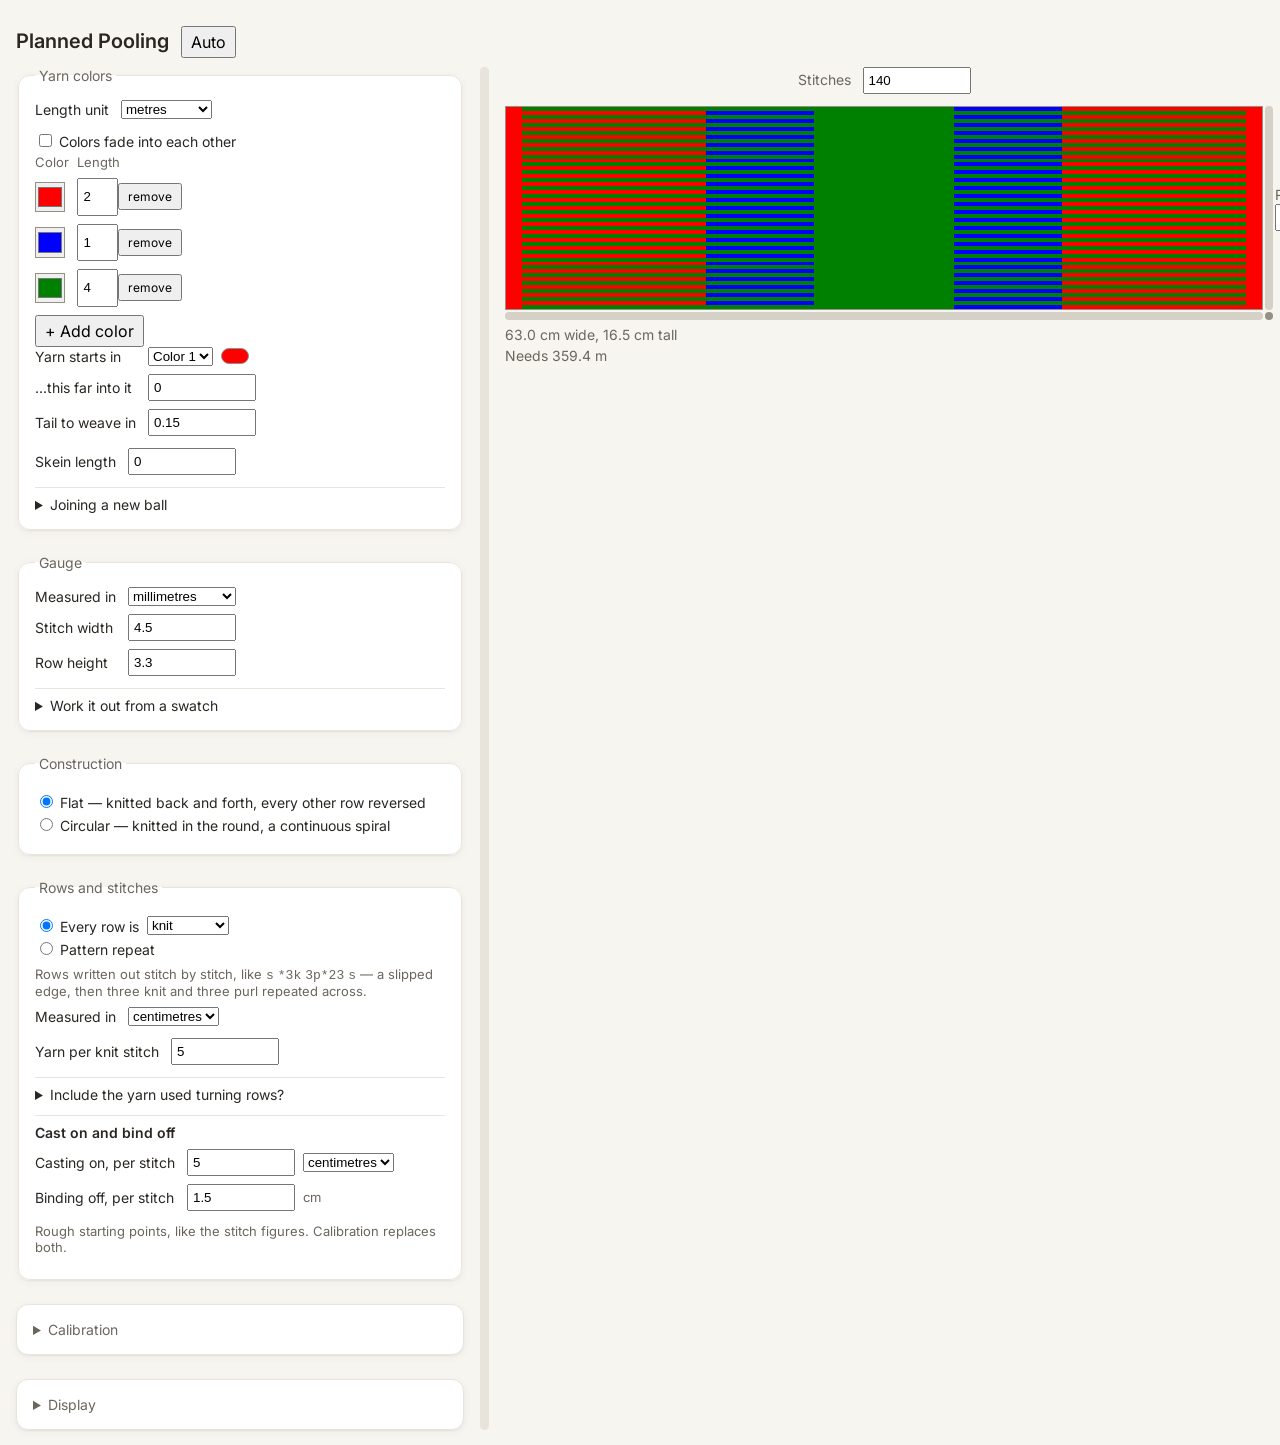
==== commit 23fcbc31: "Fold cast on and bind off into Rows and stitches Phase 1b step 1 of the panel consolidation, taken a" ====
--- a/index.html
+++ b/index.html
@@ -333,10 +333,16 @@
         </div>
         <p class="hint" id="turningNote"></p>
       </details>
-    </fieldset>
-
-    <fieldset id="castOn">
-      <legend>Cast on</legend>
+
+      <!-- Cast on and bind off are per-stitch costs exactly like the ones
+           above, spent at the fabric's two edges -- the hint below was already
+           saying so while sitting in a panel of its own.
+
+           A group, not a disclosure: these always apply, and a control that is
+           in force has to stay visible. Nesting it in a disclosure would hide
+           a figure that still counts. -->
+      <div class="group" id="castOn">
+        <h3 class="groupHeading">Cast on and bind off</h3>
 
       <div class="fields">
         <label for="castOnMeasured">Casting on, per stitch</label>
@@ -362,6 +368,7 @@
         Rough starting points, like the stitch figures. Calibration replaces
         both.
       </p>
+      </div>
     </fieldset>
 
     <details class="panelSection" id="calibration" data-section="calibration">
--- a/style.css
+++ b/style.css
@@ -21,18 +21,32 @@
   --c-accent-soft: #f6eef6;    /* selected row, current entry */
   --c-on-accent: #ffffff;
   --c-danger: #b3261e;  --c-danger-soft: #fff5f6;
+  /* The stale badge sets white text on saturated danger. That was going to stay
+     a literal, but danger inverts in dark mode -- white on #ff8a96 is about
+     2:1 -- so it needs a paired token like --c-on-accent, not an exception. */
+  --c-on-danger: #ffffff;
   --c-success: #0a7a4a;
   --c-tooltip: #2b2f36;
 
   /* The fabric is an artboard: the colours in it are the knitter's design
      data, not chrome, so it stays light in both themes. */
   --c-paper: #ffffff;
+  /* Seam captions sit on the fabric, so they take the artboard's colours and
+     are deliberately absent from the dark blocks below. --c-ink there would
+     flip to near-white and vanish into the veil. */
+  --c-paper-veil: rgb(255 255 255 / 72%);
+  --c-paper-ink: #2a2723;
 
   --fs-xs: 0.75rem; --fs-sm: 0.8125rem; --fs-md: 0.875rem; --fs-base: 1rem; --fs-lg: 1.25rem;
   --r-control: 8px;  --r-panel: 12px;
   --shadow-card: 0 1px 2px rgb(60 50 30 / 6%), 0 2px 8px rgb(60 50 30 / 5%);
   --shadow-pop:  0 6px 20px rgb(60 50 30 / 12%), 0 2px 6px rgb(60 50 30 / 8%);
   --sp-1: 0.25rem; --sp-2: 0.5rem; --sp-3: 0.75rem; --sp-4: 1rem; --sp-5: 1.5rem;
+
+  /* Without this the browser paints number spinners, select menus and
+     scrollbars light inside dark panels. It is a colour decision, so it
+     belongs with the colours. */
+  color-scheme: light;
 
   --ff-sans: "Inter", system-ui, sans-serif;
   --ff-mono: ui-monospace, "Cascadia Mono", Consolas, monospace;
@@ -57,10 +71,12 @@
     --c-accent-soft: #3a2639;
     --c-on-accent: #16171a;
     --c-danger: #ff8a96;  --c-danger-soft: #3a1d22;
+  --c-on-danger: #16171a;
     --c-success: #4ade80;
     --c-tooltip: #3a3d43;
     --shadow-card: none;
     --shadow-pop: 0 8px 24px rgb(0 0 0 / 45%);
+    color-scheme: dark;
   }
 }
 
@@ -78,10 +94,12 @@
   --c-accent-soft: #3a2639;
   --c-on-accent: #16171a;
   --c-danger: #ff8a96;  --c-danger-soft: #3a1d22;
+  --c-on-danger: #16171a;
   --c-success: #4ade80;
   --c-tooltip: #3a3d43;
   --shadow-card: none;
   --shadow-pop: 0 8px 24px rgb(0 0 0 / 45%);
+  color-scheme: dark;
 }
 
 /* Stands in for the app bar until the File actions arrive and it becomes one. */
@@ -93,12 +111,16 @@
 
 body {
   font-family: var(--ff-sans);
-  margin: 1rem;
-  color: #222;
+  /* Anchors the scale rather than leaning on the browser's 16px default, so
+     --fs-base is a step like the rest and not an implied one. */
+  font-size: var(--fs-base);
+  margin: var(--sp-4);
+  color: var(--c-ink);
+  background: var(--c-bg);
 }
 
 h1 {
-  font-size: 1.4rem;
+  font-size: var(--fs-lg);
   font-weight: 600;
 }
 
@@ -113,7 +135,7 @@
      stretch the whole column — and the column would jump about as panels
      appear and disappear with the mode. The splitter overrides the variable. */
   grid-template-columns: var(--controls-width, 28rem) auto minmax(0, 1fr);
-  gap: 1rem;
+  gap: var(--sp-4);
   align-items: start;
 }
 
@@ -125,15 +147,15 @@
   align-self: stretch;
   width: 9px;
   min-height: 6rem;
-  border-radius: 5px;
-  background: #e3e3e3;
+  border-radius: var(--r-control);
+  background: var(--c-line);
   cursor: col-resize;
   touch-action: none;
 }
 
 .splitter:hover,
 .splitter.dragging {
-  background: #b0b0b0;
+  background: var(--c-line-control);
 }
 
 .fabricSide {
@@ -153,10 +175,10 @@
     "top     ."
     "canvas  right";
   grid-template-columns: auto auto;
-  gap: 0.75rem;
+  gap: var(--sp-3);
   justify-content: start;
   align-items: start;
-  margin-bottom: 1.25rem;
+  margin-bottom: var(--sp-4);
 }
 
 /* Each control is centred on the edge it governs: stitches across the top,
@@ -173,9 +195,9 @@
 }
 
 .dimension label {
-  font-size: 0.85rem;
-  color: #555;
-  margin-right: 0.4rem;
+  font-size: var(--fs-md);
+  color: var(--c-ink-muted);
+  margin-right: var(--sp-2);
 }
 
 /* The area is only as big as the canvas box; the handles hang off its
@@ -186,9 +208,15 @@
   width: fit-content;
 }
 
+/* The artboard. It holds the knitter's own colours, so it stays light in both
+   themes -- a dark fabric ground would recolour their design by sitting behind
+   it. The canvas clears to transparent, so this is what shows through wherever
+   the drawing does not reach: the zoomed-out surround, and the band above the
+   cast-on row. */
 #canvasWrap {
   overflow: hidden;
-  border: 1px solid #bbb;
+  background: var(--c-paper);
+  border: 1px solid var(--c-line-control);
   min-width: 24px;
   min-height: 24px;
 }
@@ -198,13 +226,13 @@
    scrolling the page instead of resizing. */
 .handle {
   position: absolute;
-  background: #c4c4c4;
-  border-radius: 2px;
+  background: var(--c-line-strong);
+  border-radius: var(--r-control);
   touch-action: none;
 }
 
 .handle:hover {
-  background: #8a8a8a;
+  background: var(--c-line-control);
 }
 
 .handleRight {
@@ -233,14 +261,18 @@
   display: none;
   writing-mode: vertical-rl;
   transform: translateY(-50%) rotate(180deg);
-  padding: 4px 6px;
-  border-radius: 4px;
-  background: rgba(255, 255, 255, 0.72);
-  font-size: 0.8rem;
-  color: #333;
+  padding: var(--sp-1) var(--sp-2);
+  border-radius: var(--r-control);
+  background: var(--c-paper-veil);
+  font-size: var(--fs-sm);
+  color: var(--c-paper-ink);
   white-space: nowrap;
 }
 
+/* Off the spacing scale on purpose, like the 3.2rem cell widths: this gutter
+   is sized to hold a rotated "Seam" caption, so it is a content fit rather
+   than rhythm. The fade-row clearances below are the same kind of exception --
+   they hold the pin and its label. */
 .canvasArea.hasSeam {
   margin: 0 3.25rem;
 }
@@ -251,13 +283,13 @@
 
 .seamLabelLeft {
   right: 100%;
-  margin-right: 0.6rem;
+  margin-right: var(--sp-2);
 }
 
 /* Further out on this side, to clear the resize grip. */
 .seamLabelRight {
   left: 100%;
-  margin-left: 1.4rem;
+  margin-left: var(--sp-5);
 }
 
 .handleCorner {
@@ -265,7 +297,7 @@
   bottom: -10px;
   width: 8px;
   height: 8px;
-  background: #8a8a8a;
+  background: var(--c-line-control);
   cursor: nwse-resize;
 }
 
@@ -278,12 +310,12 @@
 #readout,
 #yarnReadout {
   margin: 0;
-  font-size: 0.85rem;
-  color: #555;
+  font-size: var(--fs-md);
+  color: var(--c-ink-muted);
 }
 
 #yarnReadout {
-  margin-top: 0.2rem;
+  margin-top: var(--sp-1);
 }
 
 /* A colour in the middle of a sentence, because the instruction gets followed
@@ -292,8 +324,8 @@
   display: inline-block;
   width: 1.6rem;
   height: 0.85rem;
-  border: 1px solid #999;
-  border-radius: 2px;
+  border: 1px solid var(--c-line-control);
+  border-radius: var(--r-control);
   vertical-align: -0.1rem;
 }
 
@@ -305,7 +337,7 @@
 .panel {
   grid-area: controls;
   display: grid;
-  gap: 1.3rem;
+  gap: var(--sp-5);
   align-content: start;
   /* Grid items refuse to shrink below their content by default; this lets the
      panels actually honour the column width instead of overflowing it. */
@@ -341,7 +373,7 @@
   }
 
   body.fades .colorRow {
-    margin-bottom: 1.1rem;
+    margin-bottom: var(--sp-4);
   }
 
   body.fades #colorRows {
@@ -364,10 +396,15 @@
   }
 }
 
+/* A top-level panel is a card: surface, hairline, panel radius, card shadow.
+   In dark --shadow-card is none, so the card is carried by the surface sitting
+   lighter than the page instead -- a shadow on a dark ground reads as grime. */
 fieldset {
-  border: 1px solid #ddd;
-  border-radius: 4px;
-  padding: 0.9rem 1rem 1rem;
+  background: var(--c-surface);
+  box-shadow: var(--shadow-card);
+  border: 1px solid var(--c-line);
+  border-radius: var(--r-panel);
+  padding: var(--sp-4);
   /* Browsers give fieldset min-inline-size: min-content in their own
      stylesheet, so it refuses to shrink into its grid column and spills
      sideways over the fabric. This is the standard override. */
@@ -387,9 +424,11 @@
    not look half broken; a sub-section sits inside one. */
 
 .panelSection {
-  border: 1px solid #ddd;
-  border-radius: 4px;
-  padding: 0.9rem 1rem 1rem;
+  background: var(--c-surface);
+  box-shadow: var(--shadow-card);
+  border: 1px solid var(--c-line);
+  border-radius: var(--r-panel);
+  padding: var(--sp-4);
   min-inline-size: 0;
   min-width: 0;
 }
@@ -397,25 +436,44 @@
 .panelSection > summary,
 .subSection > summary {
   cursor: pointer;
-  font-size: 0.9rem;
-  color: #345;
+  font-size: var(--fs-md);
+  color: var(--c-ink);
 }
 
 .panelSection > summary {
-  /* Reads as the legend it replaces. */
-  font-size: 0.85rem;
-  color: #555;
+  /* Reads as the legend it replaces. Both are --fs-md now, so the quieter
+     colour is the whole of the difference. */
+  color: var(--c-ink-muted);
 }
 
 .panelSection[open] > summary,
 .subSection[open] > summary {
-  margin-bottom: 0.7rem;
+  margin-bottom: var(--sp-3);
+}
+
+/* A group inside a card gets a line and a heading, never another card.
+   Nesting cards is what turns a settings panel into a stack of boxes.
+
+   .group is the same treatment without the disclosure: for a block that
+   always applies, so it has to stay visible. .subSection is for a block the
+   knitter can put away, where closed genuinely means not counted. */
+.group {
+  margin-top: var(--sp-3);
+  border-top: 1px solid var(--c-line);
+  padding-top: var(--sp-2);
+}
+
+.groupHeading {
+  margin: 0 0 var(--sp-2);
+  font-size: var(--fs-md);
+  font-weight: 600;
+  color: var(--c-ink);
 }
 
 .subSection {
-  margin-top: 0.7rem;
-  border-top: 1px solid #eee;
-  padding-top: 0.6rem;
+  margin-top: var(--sp-3);
+  border-top: 1px solid var(--c-line);
+  padding-top: var(--sp-2);
 }
 
 /* An open section is doing something to the fabric, and that is worth seeing
@@ -434,37 +492,37 @@
 }
 
 legend {
-  font-size: 0.85rem;
-  color: #555;
-  padding: 0 0.3rem;
+  font-size: var(--fs-md);
+  color: var(--c-ink-muted);
+  padding: 0 var(--sp-1);
 }
 
 label {
-  font-size: 0.9rem;
+  font-size: var(--fs-md);
 }
 
 input[type="number"] {
   width: 6rem;
-  padding: 0.2rem 0.3rem;
+  padding: var(--sp-1);
 }
 
 input[type="color"] {
   width: 1.9rem;
   height: 1.9rem;
   padding: 0;
-  border: 1px solid #bbb;
+  border: 1px solid var(--c-line-control);
 }
 
 .swatch {
-  margin-top: 0.7rem;
-  border-top: 1px solid #eee;
-  padding-top: 0.6rem;
+  margin-top: var(--sp-3);
+  border-top: 1px solid var(--c-line);
+  padding-top: var(--sp-2);
 }
 
 .swatch summary {
   cursor: pointer;
-  font-size: 0.9rem;
-  color: #345;
+  font-size: var(--fs-md);
+  color: var(--c-ink);
 }
 
 /* Label/input pairs in two columns, so nothing wraps mid-pair.
@@ -473,9 +531,9 @@
 .fields {
   display: grid;
   grid-template-columns: max-content max-content;
-  gap: 0.6rem 0.9rem;
+  gap: var(--sp-2) var(--sp-3);
   align-items: center;
-  margin-bottom: 0.9rem;
+  margin-bottom: var(--sp-3);
 }
 
 /* Four columns, so each measurement sits beside the count it goes with:
@@ -485,14 +543,14 @@
 }
 
 .hint {
-  font-size: 0.82rem;
-  color: #666;
-  margin: 0.4rem 0;
+  font-size: var(--fs-sm);
+  color: var(--c-ink-muted);
+  margin: var(--sp-2) 0;
 }
 
 .choice {
   display: block;
-  margin: 0.35rem 0;
+  margin: var(--sp-1) 0;
 }
 
 /* One figure for the whole fabric, replaced by the table when that is opened.
@@ -531,7 +589,7 @@
 .rowChoice {
   display: flex;
   align-items: center;
-  gap: 0.4rem;
+  gap: var(--sp-2);
   flex-wrap: wrap;
 }
 
@@ -560,9 +618,9 @@
 .typeHeader {
   display: grid;
   grid-template-columns: 7rem 3rem 5.5rem max-content;
-  gap: 0.5rem;
+  gap: var(--sp-2);
   align-items: center;
-  margin-bottom: 0.35rem;
+  margin-bottom: var(--sp-1);
 }
 
 /* Strip, then the repeat marks and remove together on the right. The strip
@@ -573,10 +631,10 @@
 .templateRow {
   display: flex;
   align-items: flex-end;
-  gap: 0.6rem;
-  margin-bottom: 0.5rem;
-  padding-bottom: 0.45rem;
-  border-bottom: 1px dashed #e8e8e8;
+  gap: var(--sp-2);
+  margin-bottom: var(--sp-2);
+  padding-bottom: var(--sp-2);
+  border-bottom: 1px dashed var(--c-line);
 }
 
 /* Outside the scroller, so it stays visible however far the strip is
@@ -584,16 +642,16 @@
 .rowTotal {
   flex: 0 0 auto;
   min-width: 2.6rem;
-  padding-bottom: 0.3rem;
+  padding-bottom: var(--sp-1);
   text-align: right;
-  font-size: 0.85rem;
+  font-size: var(--fs-md);
   font-variant-numeric: tabular-nums;
-  color: #445;
+  color: var(--c-ink);
 }
 
 .rowTotal.bad {
-  color: #b8322b;
-  font-weight: 700;
+  color: var(--c-danger);
+  font-weight: 600;
 }
 
 .templateRow:last-child {
@@ -606,7 +664,7 @@
   flex: 0 0 auto;
   display: flex;
   align-items: center;
-  gap: 0.5rem;
+  gap: var(--sp-2);
 }
 
 /* Counter strip and cells scroll together so they never drift apart. */
@@ -614,19 +672,19 @@
   flex: 1;
   min-width: 0;
   overflow-x: auto;
-  padding-bottom: 0.2rem;
+  padding-bottom: var(--sp-1);
 }
 
 .countStrip,
 .cellStrip {
   display: flex;
   flex-wrap: nowrap;
-  gap: 0.3rem;
+  gap: var(--sp-1);
   width: max-content;
 }
 
 .countStrip {
-  margin-bottom: 0.15rem;
+  margin-bottom: var(--sp-1);
 }
 
 /* Right-aligned, because the figure is the total *after* this cell — so it
@@ -635,24 +693,32 @@
   width: 3.2rem;
   flex: 0 0 3.2rem;
   text-align: right;
-  padding-right: 0.35rem;
-  font-size: 0.72rem;
-  color: #567;
+  padding-right: var(--sp-1);
+  font-size: var(--fs-xs);
+  color: var(--c-ink-muted);
   font-variant-numeric: tabular-nums;
 }
 
 /* Inside a group the figure counts the group, not the fabric — dimmed so it
    is not mistaken for a running total. */
 .countCell.inGroup {
-  color: #aab;
+  color: var(--c-ink-muted);
+  /* Dimmed below muted rather than given a colour of its own: the italic alone
+     is too quiet to say "this counts the group, not the fabric". */
+  opacity: 0.65;
   font-style: italic;
 }
 
 .templateCell {
   width: 3.2rem;
   flex: 0 0 3.2rem;
-  padding: 0.2rem 0.3rem;
-  font-family: ui-monospace, "Cascadia Mono", Consolas, monospace;
+  padding: var(--sp-1);
+  font-family: var(--ff-mono);
+  /* A stack ending in the generic monospace keyword makes browsers apply
+     their own monospace default of about 13.3px instead of inheriting, which
+     left these cells a third of a pixel off the turn chips beside them and
+     off the scale entirely. */
+  font-size: var(--fs-md);
   text-align: center;
 }
 
@@ -661,13 +727,13 @@
   display: none;
   width: 3.2rem;
   flex: 0 0 3.2rem;
-  padding: 0.2rem 0.3rem;
-  border: 1px dashed #c9b7c6;
-  border-radius: 3px;
-  background: #f7f1f6;
-  color: #8a6d85;
-  font-family: ui-monospace, "Cascadia Mono", Consolas, monospace;
-  font-size: 0.85rem;
+  padding: var(--sp-1);
+  border: 1px dashed var(--c-accent);
+  border-radius: var(--r-control);
+  background: var(--c-accent-soft);
+  color: var(--c-accent);
+  font-family: var(--ff-mono);
+  font-size: var(--fs-md);
   text-align: center;
 }
 
@@ -678,33 +744,36 @@
 .repeatMarks {
   display: flex;
   align-items: center;
-  gap: 0.4rem;
+  gap: var(--sp-2);
   white-space: nowrap;
 }
 
 .repeatMark {
-  font-size: 0.75rem;
-  color: #666;
+  font-size: var(--fs-xs);
+  color: var(--c-ink-muted);
 }
 
 /* "end" with no repeat open above it. */
 .repeatMark.disabled {
-  color: #bbb;
+  color: var(--c-ink-muted);
+  /* Two text tiers only, so the "nothing to end" state is carried by dimming
+     the muted tone rather than by a third colour. Matches .calCheck.disabled. */
+  opacity: 0.45;
   cursor: not-allowed;
 }
 
 .repeatMark input {
-  margin-right: 0.15rem;
+  margin-right: var(--sp-1);
 }
 
 .repeatCountLabel {
-  font-size: 0.8rem;
-  color: #666;
+  font-size: var(--fs-sm);
+  color: var(--c-ink-muted);
 }
 
 .repeatCount {
   width: 3.2rem;
-  margin-left: 0.2rem;
+  margin-left: var(--sp-1);
 }
 
 /* A template fixes the fabric's size in both directions, so none of the
@@ -714,18 +783,18 @@
 }
 
 .templateCell:focus {
-  outline: 2px solid #4a7;
+  outline: 2px solid var(--c-accent);
   outline-offset: 1px;
 }
 
 input[readonly] {
-  background: #f2f2f2;
-  color: #555;
+  background: var(--c-surface-2);
+  color: var(--c-ink-muted);
 }
 
 .typeHeader {
-  font-size: 0.8rem;
-  color: #666;
+  font-size: var(--fs-sm);
+  color: var(--c-ink-muted);
 }
 
 .typeRow input {
@@ -733,7 +802,7 @@
 }
 
 .typeChoice {
-  margin-top: 0.8rem;
+  margin-top: var(--sp-3);
 }
 
 /* The calibration list mirrors the stitch type table above it, so it takes the
@@ -742,18 +811,18 @@
 .calHeader {
   display: grid;
   grid-template-columns: 7rem 4rem max-content;
-  gap: 0.5rem;
+  gap: var(--sp-2);
   align-items: center;
-  margin-bottom: 0.35rem;
+  margin-bottom: var(--sp-1);
 }
 
 .calHeader {
-  font-size: 0.8rem;
-  color: #666;
+  font-size: var(--fs-sm);
+  color: var(--c-ink-muted);
 }
 
 .calTypeName {
-  font-size: 0.9rem;
+  font-size: var(--fs-md);
 }
 
 /* Block, so the whole column width is clickable rather than just the box. */
@@ -767,24 +836,24 @@
 }
 
 .calLabel {
-  font-size: 0.9rem;
-  margin: 0.9rem 0 0.2rem;
+  font-size: var(--fs-md);
+  margin: var(--sp-3) 0 var(--sp-1);
 }
 
 /* Numbered, because this is a list of things to make and the numbers are what
    gets ticked off against the pile of finished swatches. */
 .swatchList {
-  margin: 0.8rem 0 0.4rem;
-  padding-left: 1.4rem;
-  font-size: 0.9rem;
+  margin: var(--sp-3) 0 var(--sp-2);
+  padding-left: var(--sp-5);
+  font-size: var(--fs-md);
 }
 
 .swatchList li {
-  margin-bottom: 0.3rem;
+  margin-bottom: var(--sp-1);
 }
 
 .swatchCount {
-  font-weight: bold;
+  font-weight: 600;
 }
 
 /* Expected against wanted, one unknown per line. A column of figures is what
@@ -792,14 +861,14 @@
 .precisionTable {
   display: grid;
   grid-template-columns: max-content max-content max-content;
-  gap: 0.25rem 0.9rem;
-  font-size: 0.82rem;
-  color: #666;
-  margin: 0.6rem 0;
+  gap: var(--sp-1) var(--sp-3);
+  font-size: var(--fs-sm);
+  color: var(--c-ink-muted);
+  margin: var(--sp-2) 0;
 }
 
 .precisionTable .short {
-  color: #b3261e;
+  color: var(--c-danger);
 }
 
 /* --- Problems ---------------------------------------------------------------
@@ -808,18 +877,18 @@
    wrong, which is the half you need when the panel is scrolled elsewhere. */
 
 .problem {
-  outline: 2px solid #b3261e;
+  outline: 2px solid var(--c-danger);
   outline-offset: 1px;
-  background: #fdf2f1;
+  background: var(--c-danger-soft);
 }
 
 /* Spans whatever grid it lands in, so it reads as a line under the row rather
    than being squeezed into one column of it. */
 .problemNote {
   grid-column: 1 / -1;
-  margin: 0.2rem 0 0;
-  font-size: 0.8rem;
-  color: #b3261e;
+  margin: var(--sp-1) 0 0;
+  font-size: var(--fs-sm);
+  color: var(--c-danger);
 }
 
 .staleBadge {
@@ -827,11 +896,11 @@
   top: 0.5rem;
   left: 0.5rem;
   margin: 0;
-  padding: 0.3rem 0.6rem;
-  font-size: 0.82rem;
-  background: #b3261e;
-  color: #fff;
-  border-radius: 3px;
+  padding: var(--sp-1) var(--sp-2);
+  font-size: var(--fs-sm);
+  background: var(--c-danger);
+  color: var(--c-on-danger);
+  border-radius: var(--r-control);
   /* Never in the way of a click on the fabric underneath. */
   pointer-events: none;
   display: none;
@@ -878,14 +947,14 @@
 .weightHeader {
   display: grid;
   grid-template-columns: 6rem 6rem max-content;
-  gap: 0.5rem;
+  gap: var(--sp-2);
   align-items: center;
-  margin-bottom: 0.35rem;
+  margin-bottom: var(--sp-1);
 }
 
 .weightHeader {
-  font-size: 0.8rem;
-  color: #666;
+  font-size: var(--fs-sm);
+  color: var(--c-ink-muted);
 }
 
 .weightRow input {
@@ -893,17 +962,17 @@
 }
 
 .weightRow button {
-  padding: 0.1rem 0.4rem;
-  font-size: 0.75rem;
+  padding: var(--sp-1) var(--sp-2);
+  font-size: var(--fs-xs);
 }
 
 /* Description above, entry below: in a column this narrow a swatch takes a
    whole line to describe, and putting the box beside it would leave the
    numbers in a ragged column nobody can scan. */
 .measureRow {
-  margin-bottom: 0.55rem;
-  padding-bottom: 0.5rem;
-  border-bottom: 1px dashed #e8e8e8;
+  margin-bottom: var(--sp-2);
+  padding-bottom: var(--sp-2);
+  border-bottom: 1px dashed var(--c-line);
 }
 
 .measureRow:last-child {
@@ -911,14 +980,14 @@
 }
 
 .measureWhat {
-  font-size: 0.85rem;
-  margin-bottom: 0.25rem;
+  font-size: var(--fs-md);
+  margin-bottom: var(--sp-1);
 }
 
 .measureEntry {
   display: flex;
   align-items: center;
-  gap: 0.4rem;
+  gap: var(--sp-2);
 }
 
 .measureEntry input {
@@ -926,19 +995,19 @@
 }
 
 .unitTag {
-  font-size: 0.82rem;
-  color: #666;
+  font-size: var(--fs-sm);
+  color: var(--c-ink-muted);
 }
 
 /* What the solver will be handed, as opposed to what was typed. Quiet, because
    it is a check rather than an instruction. */
 .measureNet {
-  font-size: 0.8rem;
-  color: #777;
+  font-size: var(--fs-sm);
+  color: var(--c-ink-muted);
 }
 
 .measureNet.bad {
-  color: #b3261e;
+  color: var(--c-danger);
 }
 
 /* The answer. Values in a column so they can be read against each other, and
@@ -946,20 +1015,20 @@
 .solutionTable {
   display: grid;
   grid-template-columns: max-content max-content max-content;
-  gap: 0.25rem 0.9rem;
-  font-size: 0.85rem;
-  color: #555;
-  margin: 0.8rem 0 0.5rem;
+  gap: var(--sp-1) var(--sp-3);
+  font-size: var(--fs-md);
+  color: var(--c-ink-muted);
+  margin: var(--sp-3) 0 var(--sp-2);
 }
 
 .solutionValue {
   font-weight: 600;
-  color: #222;
+  color: var(--c-ink);
 }
 
 .solutionTable .short,
 .hint.bad {
-  color: #b3261e;
+  color: var(--c-danger);
 }
 
 /* Applying is the deliberate act, so the button is only there when there is
@@ -981,9 +1050,9 @@
 .colorHeader {
   display: grid;
   grid-template-columns: 1.9rem 1.8rem max-content;
-  gap: 0.9rem;
+  gap: var(--sp-3);
   align-items: center;
-  margin-bottom: 0.55rem;
+  margin-bottom: var(--sp-2);
 }
 
 /* Band lengths are one or two digits, so the box is sized for that and scrolls
@@ -991,7 +1060,7 @@
    width and nobody nudges a tape measurement by 0.1 at a time. */
 .colorRow input[type="number"] {
   height: 1.6rem;
-  padding: 0.1rem 0.25rem;
+  padding: var(--sp-1);
 }
 
 .colorRow input[type="number"]::-webkit-outer-spin-button,
@@ -1008,8 +1077,8 @@
 /* Row buttons carry a single short word and do not need the default size. */
 .colorRow button,
 .typeRow button {
-  padding: 0.1rem 0.4rem;
-  font-size: 0.75rem;
+  padding: var(--sp-1) var(--sp-2);
+  font-size: var(--fs-xs);
 }
 
 /* Each fade row's floating label lives in the gap above it, so the gap has to
@@ -1055,11 +1124,11 @@
   width: 100%;
   height: 1.05rem;
   margin: 0;
-  border: 1px solid #b4b4b4;
-  border-radius: 3px;
+  border: 1px solid var(--c-line-control);
+  border-radius: var(--r-control);
   cursor: ew-resize;
   /* The gradient itself is set per row in paintFadeTrack(). */
-  background: #ddd;
+  background: var(--c-surface-2);
 }
 
 .fadeSlider::-webkit-slider-runnable-track {
@@ -1079,7 +1148,12 @@
 /* A grabbable head with a hairline down its middle: wide enough to catch with
    a mouse or thumb, while the line still says exactly where the fade begins.
    Width must stay in step with FADE_THUMB_PX in controls.js, which uses it to
-   place the floating label. */
+   place the floating label.
+
+   The two colours here stay literal on purpose. The thumb sits on the yarn
+   gradient, so it needs contrast against an arbitrary colour the knitter
+   picked -- not against app chrome. A token that follows the theme would
+   disappear over the wrong yarn in one theme or the other. */
 .fadeSlider::-webkit-slider-thumb {
   -webkit-appearance: none;
   width: 14px;
@@ -1121,7 +1195,7 @@
 }
 
 .fadeSlider:focus-visible {
-  outline: 2px solid #4a7;
+  outline: 2px solid var(--c-accent);
   outline-offset: 2px;
 }
 
@@ -1139,6 +1213,10 @@
      The track underneath keeps its native dragging as well. */
   touch-action: none;
   cursor: grab;
+  /* Literal too, and for a duller reason than the thumb's: a custom property
+     cannot be interpolated into a url(), so the fill has to be written into
+     the data URI. Replacing this with clip-path over var(--c-accent) would
+     tokenize it; not worth the shape risk in a colour sweep. */
   background:
     url("data:image/svg+xml,%3Csvg xmlns='http://www.w3.org/2000/svg' viewBox='0 0 14 20'%3E%3Cpath d='M2 0h10a2 2 0 0 1 2 2v9l-7 9-7-9V2a2 2 0 0 1 2-2z' fill='%233b7dd8'/%3E%3C/svg%3E")
     center / 14px 20px no-repeat;
@@ -1155,8 +1233,8 @@
   width: 3.4rem;
   height: 1.4rem;
   transform: translateX(-50%);
-  padding: 0.05rem 0.15rem;
-  font-size: 0.72rem;
+  padding: var(--sp-1);
+  font-size: var(--fs-xs);
   text-align: center;
 }
 
@@ -1179,8 +1257,8 @@
 }
 
 .colorHeader {
-  font-size: 0.78rem;
-  color: #666;
+  font-size: var(--fs-sm);
+  color: var(--c-ink-muted);
 }
 
 /* Columns are sized to the controls, not the headings, so the gaps between
@@ -1195,7 +1273,7 @@
 /* A value and its unit are one control, so they share one grid cell. */
 .withUnit {
   display: flex;
-  gap: 0.4rem;
+  gap: var(--sp-2);
   align-items: center;
 }
 
@@ -1204,7 +1282,7 @@
 }
 
 button {
-  padding: 0.25rem 0.6rem;
+  padding: var(--sp-1) var(--sp-2);
   font: inherit;
 }
 
@@ -1218,7 +1296,7 @@
       "fabric"
       "controls";
     grid-template-columns: 1fr;
-    gap: 1.25rem;
+    gap: var(--sp-4);
   }
 
   .fabricSide {
@@ -1244,6 +1322,6 @@
   .fields,
   .fieldsSwatch {
     grid-template-columns: 1fr;
-    gap: 0.15rem;
+    gap: var(--sp-1);
   }
 }
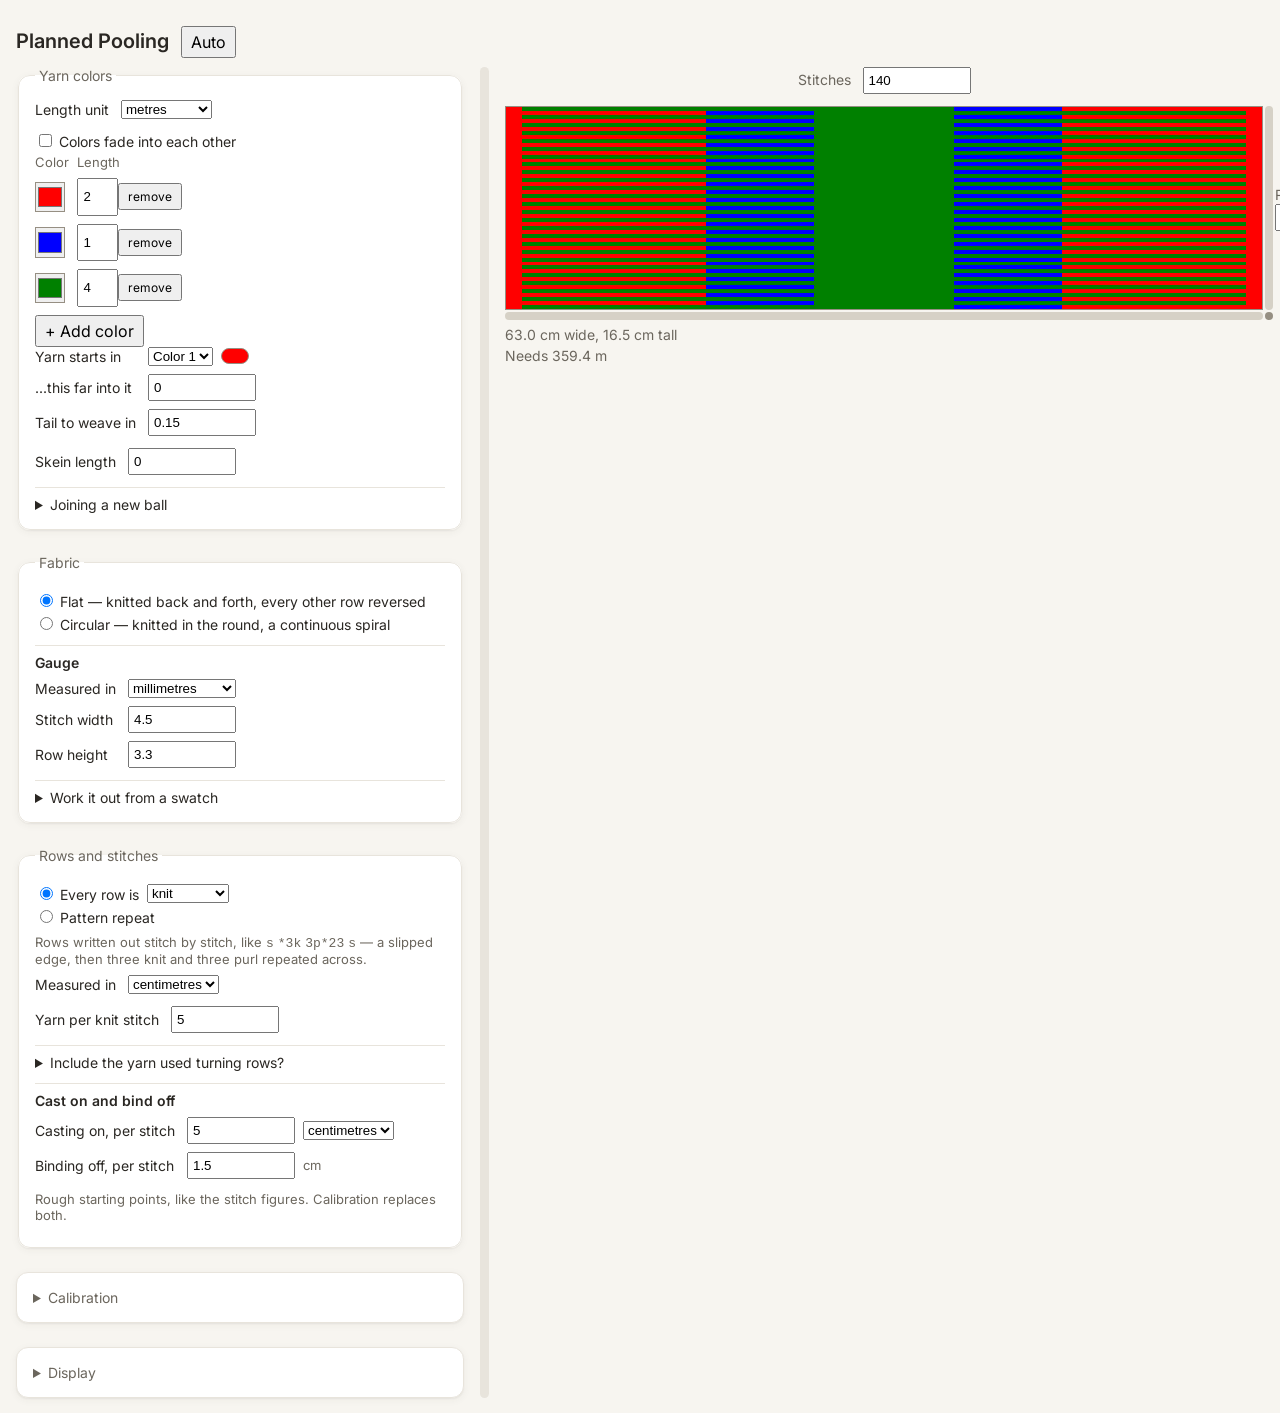
==== commit e6bae46b: "Merge Construction into the Gauge card as Fabric Consolidation step 2. Seven top-level cards down to" ====
--- a/index.html
+++ b/index.html
@@ -161,8 +161,31 @@
       </details>
     </fieldset>
 
+    <!-- Shape first, then scale. Whether the fabric turns decides what the
+         gauge figures are describing, so construction is not a question of
+         its own -- it is the first half of this one.
+
+         The card is "Fabric" rather than "Gauge" because the legend has to
+         cover what is under it. Gauge survives as the heading of the group
+         that actually holds the gauge figures, so the word a knitter looks
+         for is still on screen. -->
     <fieldset>
-      <legend>Gauge</legend>
+      <legend>Fabric</legend>
+
+      <div id="construction">
+        <label class="choice">
+          <input type="radio" name="construction" value="flat" checked>
+          Flat — knitted back and forth, every other row reversed
+        </label>
+        <label class="choice">
+          <input type="radio" name="construction" value="circular">
+          Circular — knitted in the round, a continuous spiral
+        </label>
+      </div>
+
+      <div class="group">
+        <h3 class="groupHeading">Gauge</h3>
+
       <div class="fields">
         <label for="gaugeUnit">Measured in</label>
         <select id="gaugeUnit">
@@ -204,19 +227,7 @@
         <button type="button" id="applySwatch">Use this gauge</button>
         <p class="hint" id="swatchResult"></p>
       </details>
-    </fieldset>
-
-    <fieldset id="construction">
-      <legend>Construction</legend>
-      <label class="choice">
-        <input type="radio" name="construction" value="flat" checked>
-        Flat — knitted back and forth, every other row reversed
-      </label>
-      <label class="choice">
-        <input type="radio" name="construction" value="circular">
-        Circular — knitted in the round, a continuous spiral
-      </label>
-
+      </div>
     </fieldset>
 
     <!-- One panel, in the order the questions actually come: what is in a row,
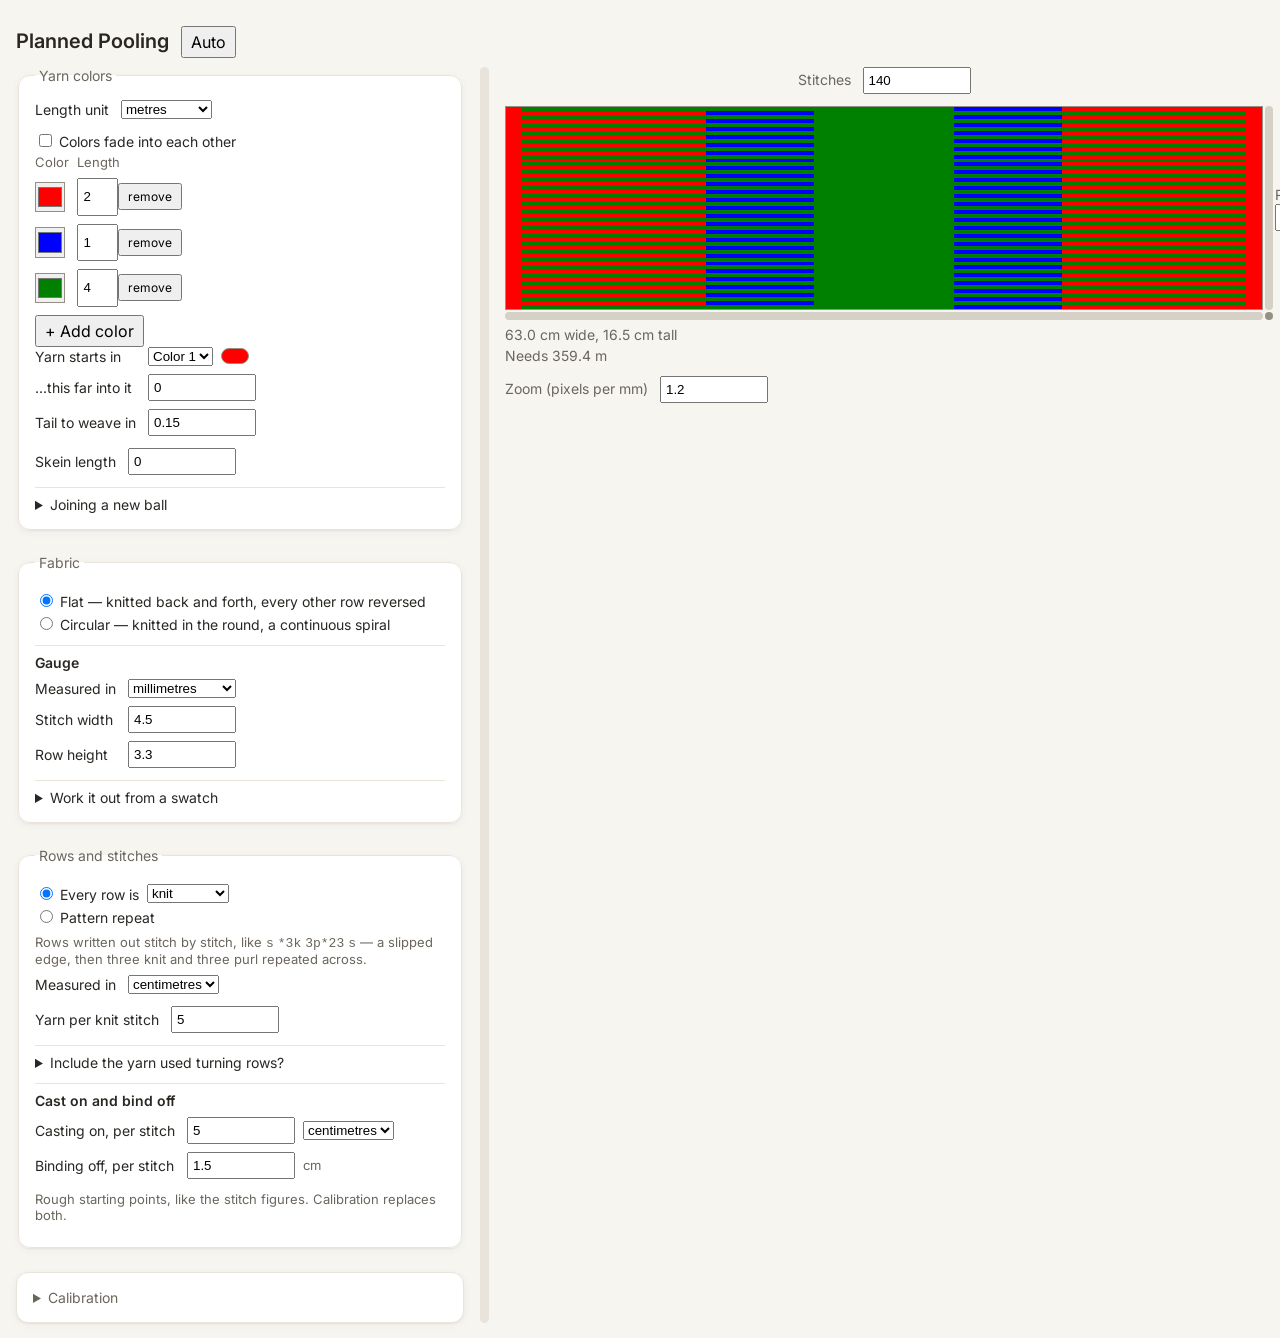
==== commit 67438018: "Move zoom out of the panel to sit beside the fabric Consolidation step 4. Five cards down to four: Y" ====
--- a/index.html
+++ b/index.html
@@ -60,6 +60,19 @@
 
   <p id="readout"></p>
   <p id="yarnReadout"></p>
+
+  <!-- Zoom is a viewing control, so it belongs beside the thing it views
+       rather than in a card at the bottom of the settings column. It changes
+       how big the fabric looks and nothing about what the fabric says.
+
+       It used to be a section that could be closed, and closing it meant the
+       figure stopped applying. That rule is for allowances a knitter may not
+       want counted; it never made sense for a control that does not touch the
+       result. Always visible, so always in force. -->
+  <div class="dimension viewControl">
+    <label for="zoom">Zoom (pixels per mm)</label>
+    <input type="number" id="zoom" value="1.2" step="0.1" min="0.1" max="20">
+  </div>
   </div>
 
   <div class="panel">
@@ -441,10 +454,17 @@
 
       <button type="button" id="prescribe">Suggest swatches</button>
       <div id="prescription"></div>
-    </details>
-
-    <fieldset class="measurePanel" id="measurement">
-      <legend>Measurements</legend>
+
+      <!-- The second half of the same activity: the list says what to knit,
+           this says what it measured. They were two cards, and only one of
+           them could be put away -- which left the "(2 of 3)" on each line
+           pointing at a list that was no longer on screen.
+
+           Hidden until there are swatches, as before. setFrozen() now also
+           opens this card when that happens, so the boxes cannot be waiting
+           inside a panel that looks shut and empty. -->
+      <div class="group measurePanel" id="measurement">
+        <h3 class="groupHeading">Measurements</h3>
 
       <label class="choice">
         <input type="radio" name="calMethod" value="length" checked>
@@ -492,13 +512,6 @@
       <div id="solution"></div>
       <button type="button" id="applyCalibration">Use these figures</button>
       <p class="hint" id="applyResult"></p>
-    </fieldset>
-
-<details class="panelSection" data-section="display">
-      <summary>Display</summary>
-      <div class="fields">
-        <label for="zoom">Zoom (pixels per mm)</label>
-        <input type="number" id="zoom" value="1.2" step="0.1" min="0.1" max="20">
       </div>
     </details>
 
--- a/style.css
+++ b/style.css
@@ -194,6 +194,12 @@
   align-self: center;
 }
 
+/* The readouts describe the fabric; this one changes how much of it you see.
+   Set apart from them so it does not read as another line of output. */
+.viewControl {
+  margin-top: var(--sp-3);
+}
+
 .dimension label {
   font-size: var(--fs-md);
   color: var(--c-ink-muted);
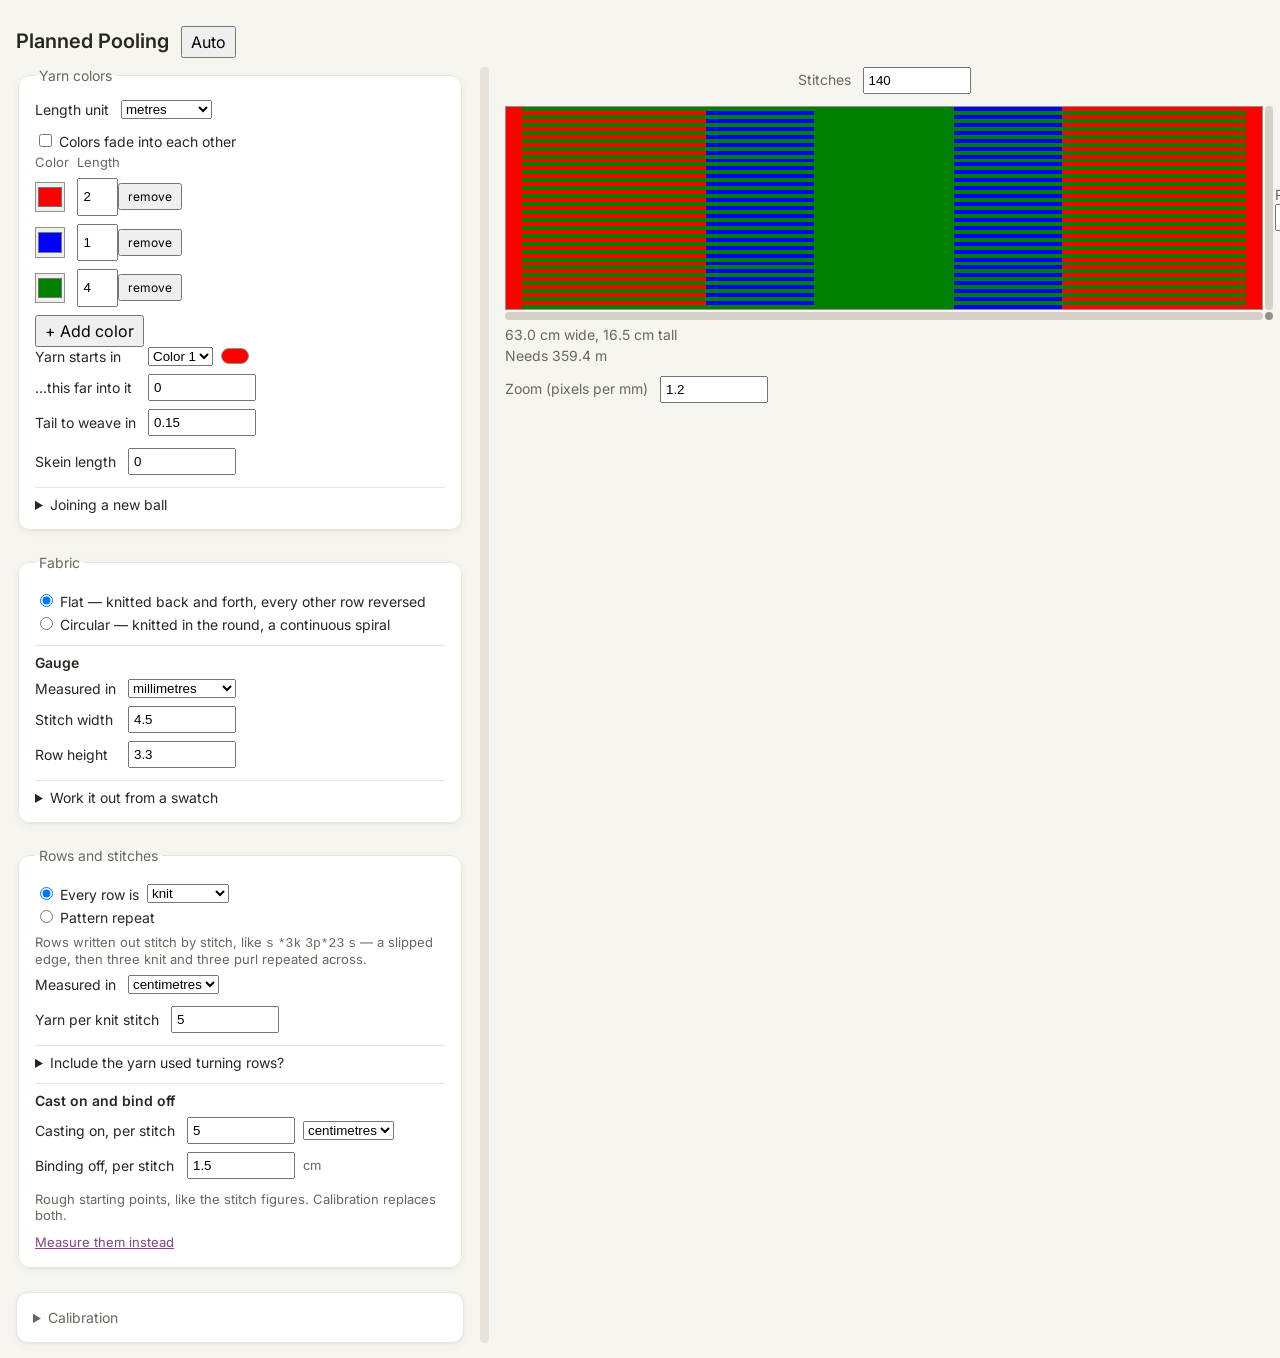
==== commit 94d4b3bb: "Point the guessed figures at the calibration that replaces them Last consolidation step, and the bac" ====
--- a/index.html
+++ b/index.html
@@ -388,10 +388,16 @@
         </span>
       </div>
 
+      <!-- The sentence admitting better numbers exist elsewhere was the whole
+           of the signposting, and "elsewhere" was a collapsed card further
+           down the page with nothing linking to it. Now it is a button. -->
       <p class="hint">
         Rough starting points, like the stitch figures. Calibration replaces
         both.
       </p>
+      <button type="button" class="linkButton" id="goCalibration">
+        Measure them instead
+      </button>
       </div>
     </fieldset>
 
--- a/style.css
+++ b/style.css
@@ -194,6 +194,29 @@
   align-self: center;
 }
 
+/* A button that goes somewhere rather than doing something. Quiet, because it
+   is an offer beside a figure that already works, not the next step. */
+.linkButton {
+  padding: 0;
+  border: none;
+  background: none;
+  font: inherit;
+  font-size: var(--fs-sm);
+  color: var(--c-accent);
+  text-decoration: underline;
+  cursor: pointer;
+}
+
+.linkButton:hover {
+  color: var(--c-accent-strong);
+}
+
+.linkButton:focus-visible {
+  outline: 2px solid var(--c-accent);
+  outline-offset: 2px;
+  border-radius: var(--r-control);
+}
+
 /* The readouts describe the fabric; this one changes how much of it you see.
    Set apart from them so it does not read as another line of output. */
 .viewControl {
